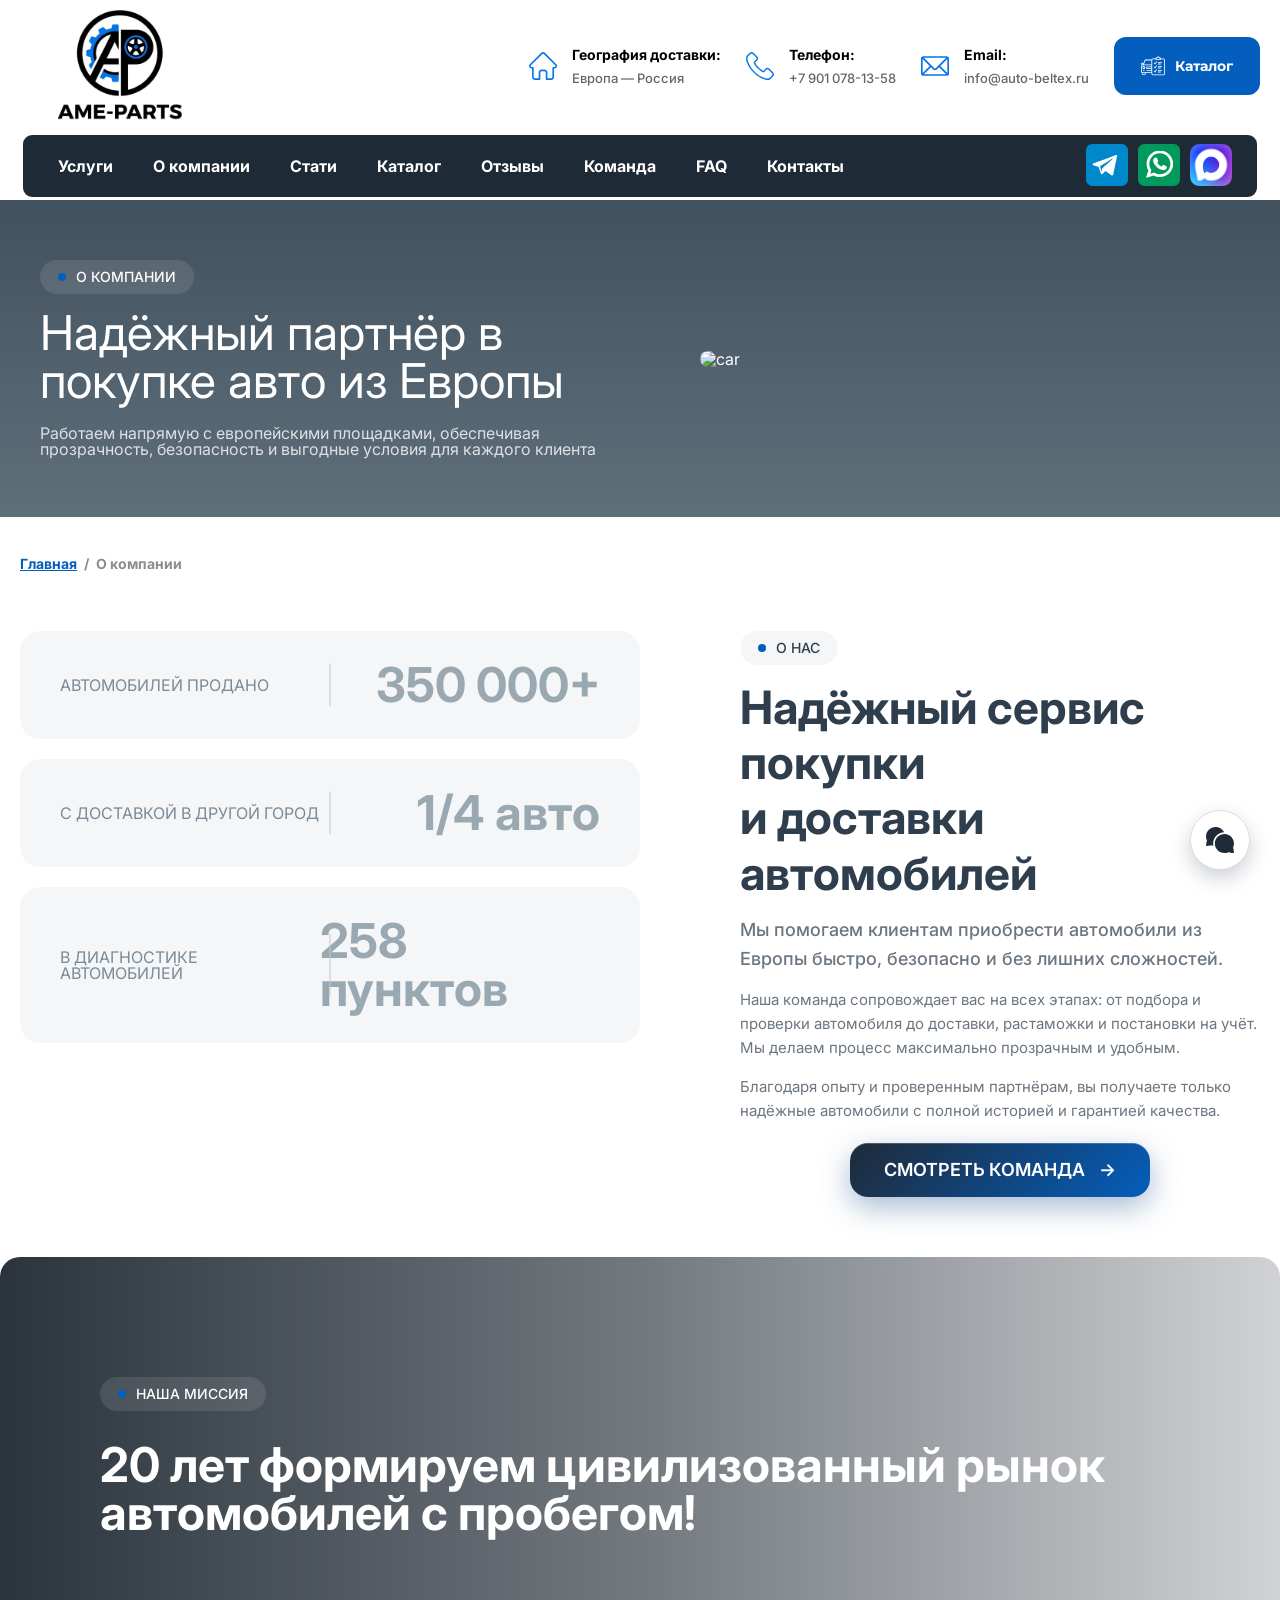
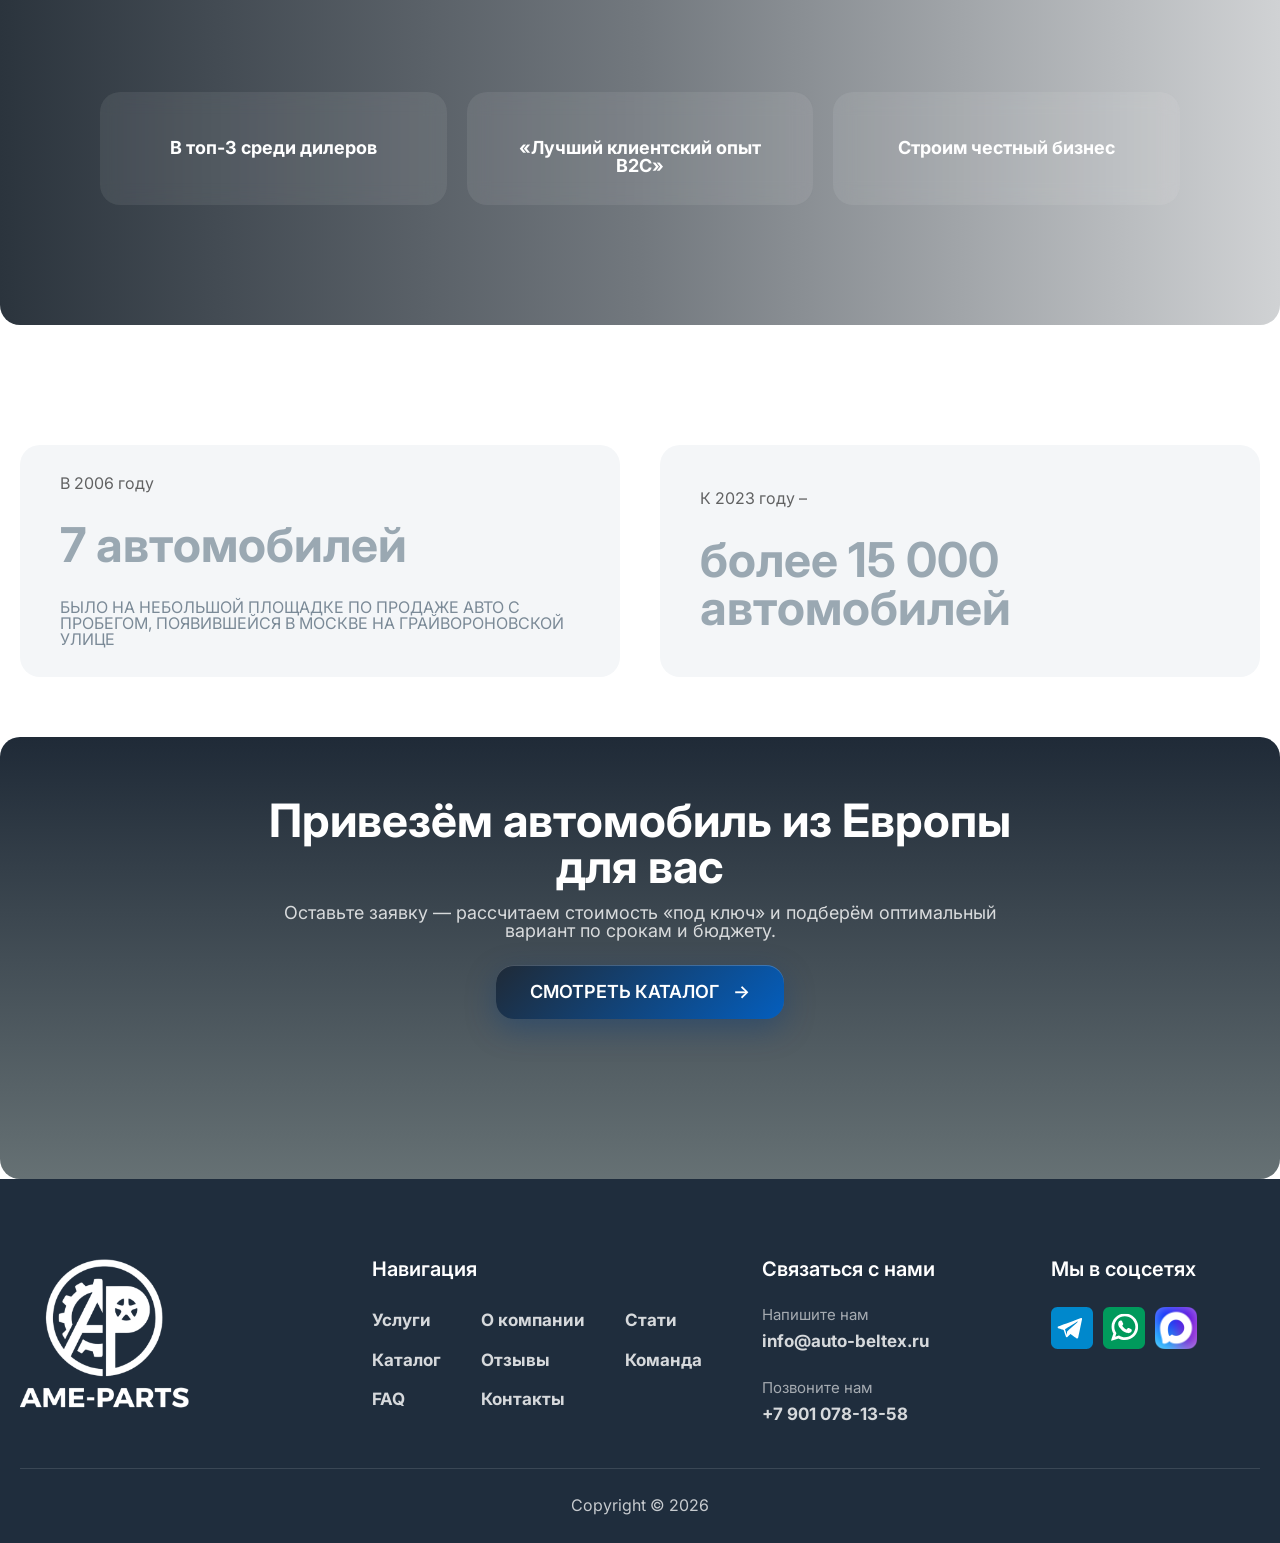
==== about.html @ 2e9712d9 "new" ====
<!doctype html>
<html lang="ru">
  <head>
    <meta charset="UTF-8" />
    <meta name="viewport" content="width=device-width, initial-scale=1.0" />
    <meta
      name="description"
      content="Доставка автомобилей из Европы под ключ: подбор, покупка, логистика и таможенное оформление. AME-PARTS — надёжная доставка авто до России."
    />
    <link rel="stylesheet" href="/assests/css/reset.css" />
    <link rel="stylesheet" href="/assests/css/style.css" />
    <link
      rel="stylesheet"
      href="https://cdn.jsdelivr.net/npm/swiper@11/swiper-bundle.min.css"
    />
    <link
      rel="shortcut icon"
      href="/assests/img/favcn.webp"
      type="image/x-icon"
    />
    <title>AME-PARTS — доставка автомобилей из Европы</title>
  </head>
  <body>
    <header>
      <div class="container">
        <div class="header-top">
          <a href="/">
            <img src="/assests/img/logoindigo2.webp" alt="" />
          </a>
          <div class="icons">
            <div>
              <svg
                xmlns="http://www.w3.org/2000/svg"
                version="1.1"
                xmlns:xlink="http://www.w3.org/1999/xlink"
                width="512"
                height="512"
                x="0"
                y="0"
                viewBox="0 0 511 511.999"
                style="enable-background: new 0 0 512 512"
                xml:space="preserve"
                class=""
              >
                <g>
                  <path
                    d="M498.7 222.695c-.016-.011-.028-.027-.04-.039L289.805 13.81C280.902 4.902 269.066 0 256.477 0c-12.59 0-24.426 4.902-33.332 13.809L14.398 222.55c-.07.07-.144.144-.21.215-18.282 18.386-18.25 48.218.09 66.558 8.378 8.383 19.44 13.235 31.273 13.746.484.047.969.07 1.457.07h8.32v153.696c0 30.418 24.75 55.164 55.168 55.164h81.711c8.285 0 15-6.719 15-15V376.5c0-13.879 11.293-25.168 25.172-25.168h48.195c13.88 0 25.168 11.29 25.168 25.168V497c0 8.281 6.715 15 15 15h81.711c30.422 0 55.168-24.746 55.168-55.164V303.14h7.719c12.586 0 24.422-4.903 33.332-13.813 18.36-18.367 18.367-48.254.027-66.633zm-21.243 45.422a17.03 17.03 0 0 1-12.117 5.024H442.62c-8.285 0-15 6.714-15 15v168.695c0 13.875-11.289 25.164-25.168 25.164h-66.71V376.5c0-30.418-24.747-55.168-55.169-55.168H232.38c-30.422 0-55.172 24.75-55.172 55.168V482h-66.71c-13.876 0-25.169-11.29-25.169-25.164V288.14c0-8.286-6.715-15-15-15H48a13.9 13.9 0 0 0-.703-.032c-4.469-.078-8.66-1.851-11.8-4.996-6.68-6.68-6.68-17.55 0-24.234.003 0 .003-.004.007-.008l.012-.012L244.363 35.02A17.003 17.003 0 0 1 256.477 30c4.574 0 8.875 1.781 12.113 5.02l208.8 208.796.098.094c6.645 6.692 6.633 17.54-.031 24.207zm0 0"
                    fill="#0374eb"
                    opacity="1"
                    data-original="#000000"
                    class=""
                  ></path>
                </g>
              </svg>
              <a href="/contact.html">
                География доставки:
                <span>Европа — Россия</span>
              </a>
            </div>
            <div>
              <svg
                xmlns="http://www.w3.org/2000/svg"
                version="1.1"
                xmlns:xlink="http://www.w3.org/1999/xlink"
                width="512"
                height="512"
                x="0"
                y="0"
                viewBox="0 0 482.6 482.6"
                style="enable-background: new 0 0 512 512"
                xml:space="preserve"
              >
                <g>
                  <path
                    d="M98.339 320.8c47.6 56.9 104.9 101.7 170.3 133.4 24.9 11.8 58.2 25.8 95.3 28.2 2.3.1 4.5.2 6.8.2 24.9 0 44.9-8.6 61.2-26.3.1-.1.3-.3.4-.5 5.8-7 12.4-13.3 19.3-20 4.7-4.5 9.5-9.2 14.1-14 21.3-22.2 21.3-50.4-.2-71.9l-60.1-60.1c-10.2-10.6-22.4-16.2-35.2-16.2-12.8 0-25.1 5.6-35.6 16.1l-35.8 35.8c-3.3-1.9-6.7-3.6-9.9-5.2-4-2-7.7-3.9-11-6-32.6-20.7-62.2-47.7-90.5-82.4-14.3-18.1-23.9-33.3-30.6-48.8 9.4-8.5 18.2-17.4 26.7-26.1 3-3.1 6.1-6.2 9.2-9.3 10.8-10.8 16.6-23.3 16.6-36s-5.7-25.2-16.6-36l-29.8-29.8c-3.5-3.5-6.8-6.9-10.2-10.4-6.6-6.8-13.5-13.8-20.3-20.1-10.3-10.1-22.4-15.4-35.2-15.4-12.7 0-24.9 5.3-35.6 15.5l-37.4 37.4c-13.6 13.6-21.3 30.1-22.9 49.2-1.9 23.9 2.5 49.3 13.9 80 17.5 47.5 43.9 91.6 83.1 138.7zm-72.6-216.6c1.2-13.3 6.3-24.4 15.9-34l37.2-37.2c5.8-5.6 12.2-8.5 18.4-8.5 6.1 0 12.3 2.9 18 8.7 6.7 6.2 13 12.7 19.8 19.6 3.4 3.5 6.9 7 10.4 10.6l29.8 29.8c6.2 6.2 9.4 12.5 9.4 18.7s-3.2 12.5-9.4 18.7c-3.1 3.1-6.2 6.3-9.3 9.4-9.3 9.4-18 18.3-27.6 26.8l-.5.5c-8.3 8.3-7 16.2-5 22.2.1.3.2.5.3.8 7.7 18.5 18.4 36.1 35.1 57.1 30 37 61.6 65.7 96.4 87.8 4.3 2.8 8.9 5 13.2 7.2 4 2 7.7 3.9 11 6 .4.2.7.4 1.1.6 3.3 1.7 6.5 2.5 9.7 2.5 8 0 13.2-5.1 14.9-6.8l37.4-37.4c5.8-5.8 12.1-8.9 18.3-8.9 7.6 0 13.8 4.7 17.7 8.9l60.3 60.2c12 12 11.9 25-.3 37.7-4.2 4.5-8.6 8.8-13.3 13.3-7 6.8-14.3 13.8-20.9 21.7-11.5 12.4-25.2 18.2-42.9 18.2-1.7 0-3.5-.1-5.2-.2-32.8-2.1-63.3-14.9-86.2-25.8-62.2-30.1-116.8-72.8-162.1-127-37.3-44.9-62.4-86.7-79-131.5-10.3-27.5-14.2-49.6-12.6-69.7z"
                    fill="#0374eb"
                    opacity="1"
                    data-original="#000000"
                  ></path>
                </g>
              </svg>
              <a href="">
                Телефон:
                <span>+7 901 078-13-58</span>
              </a>
            </div>
            <div>
              <svg
                xmlns="http://www.w3.org/2000/svg"
                version="1.1"
                xmlns:xlink="http://www.w3.org/1999/xlink"
                width="512"
                height="512"
                x="0"
                y="0"
                viewBox="0 0 512 512"
                style="enable-background: new 0 0 512 512"
                xml:space="preserve"
                class=""
              >
                <g>
                  <path
                    d="M467 76H45C20.238 76 0 96.149 0 121v270c0 24.86 20.251 45 45 45h422c24.762 0 45-20.149 45-45V121c0-24.857-20.248-45-45-45zm-6.91 30L267.624 299.094c-5.864 5.882-17.381 5.886-23.248 0L51.91 106h408.18zM30 385.485v-258.97L159.065 256 30 385.485zM51.91 406l128.334-128.752 42.885 43.025c17.574 17.631 48.175 17.624 65.743 0l42.885-43.024L460.09 406H51.91zM482 385.485 352.935 256 482 126.515v258.97z"
                    fill="#0374eb"
                    opacity="1"
                    data-original="#000000"
                    class=""
                  ></path>
                </g>
              </svg>
              <a href="">
                Email:
                <span>info@auto-beltex.ru</span>
              </a>
            </div>
            <a href="/catalog.html" class="btn"
              ><svg
                xmlns="http://www.w3.org/2000/svg"
                width="24"
                height="24"
                viewBox="0 0 60 60"
                fill="none"
                aria-hidden="true"
              >
                <g>
                  <path
                    d="M56 11h-6a2 2 0 0 0-2-2h-.661a5.7 5.7 0 0 0-8.671 0H38a2 2 0 0 0-2 2h-6a4 4 0 0 0-3.858 3h-13.98a3.994 3.994 0 0 0-3.794 2.735l-2.106 6.316A2.981 2.981 0 0 0 4 22H3a3 3 0 0 0-.524 5.947l-1.021.613A3.02 3.02 0 0 0 0 31.133V44a3 3 0 0 0 2 2.816V49a3 3 0 0 0 3 3h4a3 3 0 0 0 3-3v-2h14v2a4 4 0 0 0 4 4h26a4 4 0 0 0 4-4V15a4 4 0 0 0-4-4Zm-18 0h1.24a1 1 0 0 0 .908-.581A3.126 3.126 0 0 1 43 9a3.151 3.151 0 0 1 2.864 1.426 1 1 0 0 0 .906.574H48v2H38ZM26 35H14a2 2 0 0 1 2-2h10ZM10.266 17.368A2 2 0 0 1 12.162 16H26v10H7.387ZM2 25a1 1 0 0 1 1-1h1a1 1 0 0 1 1 1v1H3a1 1 0 0 1-1-1Zm8 24a1 1 0 0 1-1 1H5a1 1 0 0 1-1-1v-2h6Zm-7-4a1 1 0 0 1-1-1V31.133a1.01 1.01 0 0 1 .485-.859L6.277 28H26v3H16a4 4 0 0 0-4 4 2 2 0 0 0 2 2h12v3H15a1 1 0 0 0 0 2h11v3Zm55 4a2 2 0 0 1-2 2H30a2 2 0 0 1-2-2V15a2 2 0 0 1 2-2h6a2 2 0 0 0 2 2h10a2 2 0 0 0 2-2h6a2 2 0 0 1 2 2Z"
                  ></path>
                  <path
                    d="M7 30a3 3 0 0 0-3 3v2a3 3 0 0 0 6 0v-2a3 3 0 0 0-3-3Zm1 5a1 1 0 0 1-2 0v-2a1 1 0 0 1 2 0ZM38.168 18.445l-3.323 4.986-1.138-1.138a1 1 0 0 0-1.414 1.414l2 2A1 1 0 0 0 35 26h.1a1 1 0 0 0 .733-.44l4-6a1 1 0 1 0-1.664-1.11ZM52 20h-9a1 1 0 0 0 0 2h9a1 1 0 0 0 0-2ZM43 26h5.818a1 1 0 0 0 0-2H43a1 1 0 0 0 0 2ZM38.168 28.445l-3.323 4.986-1.138-1.138a1 1 0 0 0-1.414 1.414l2 2A1 1 0 0 0 35 36c.032 0 .065 0 .1-.005a1 1 0 0 0 .733-.44l4-6a1 1 0 1 0-1.664-1.11ZM52 30h-9a1 1 0 0 0 0 2h9a1 1 0 0 0 0-2ZM43 36h5.818a1 1 0 0 0 0-2H43a1 1 0 0 0 0 2ZM38.168 38.445l-3.323 4.986-1.138-1.138a1 1 0 0 0-1.414 1.414l2 2A1 1 0 0 0 35 46c.032 0 .065 0 .1-.005a1 1 0 0 0 .733-.44l4-6a1 1 0 1 0-1.664-1.11ZM52 40h-9a1 1 0 0 0 0 2h9a1 1 0 0 0 0-2ZM48.818 44H43a1 1 0 0 0 0 2h5.818a1 1 0 0 0 0-2ZM8 40H6a1 1 0 0 0 0 2h2a1 1 0 0 0 0-2Z"
                  ></path>
                </g>
              </svg>
              Каталог
            </a>
          </div>
        </div>
        <div class="header-main">
          <nav>
            <ul>
              <li><a href="/services.html">Услуги</a></li>
              <li><a href="/about.html">О компании</a></li>
              <li class="none"><a href="/blogs.html">Стати</a></li>
              <li><a href="/catalog.html">Каталог</a></li>
              <li><a href="/reviews.html">Отзывы</a></li>
              <li><a href="/team.html">Команда</a></li>
              <li><a href="/faq.html">FAQ</a></li>
              <li><a href="/contact.html">Контакты</a></li>
            </ul>
          </nav>
          <div class="socials">
            <a href="">
              <img src="/assests/img/telegram.svg" alt="" />
            </a>
            <a href="">
              <img src="/assests/img/whatsapp.svg" alt="" />
            </a>
            <a href="">
              <img src="/assests/img/maxmessencer.png" alt="" />
            </a>
          </div>
        </div>
      </div>
    </header>
    <main>
      <section class="inner-hero">
        <div class="container inner-hero-wrap">
          <!-- LEFT CONTENT -->
          <div class="inner-hero-content">
            <span class="section-label"> <i></i> О компании </span>

            <h2>Надёжный партнёр в покупке авто из Европы</h2>

            <p>
              Работаем напрямую с европейскими площадками, обеспечивая
              прозрачность, безопасность и выгодные условия для каждого клиента
            </p>
          </div>

          <!-- RIGHT IMAGE -->
          <div class="inner-hero-image">
            <img
              src="https://demyto.com/wp-content/uploads/2024/05/Banner.png"
              alt="car"
            />
          </div>
        </div>
      </section>
      <div class="breadcrumb">
        <div class="container">
          <a href="/">Главная</a>
          <span>/</span> О компании
        </div>
      </div>
      <section class="about-inner">
        <div class="container about-inner-wrap">
          <!-- LEFT STATS -->
          <div class="about-stats">
            <div class="stat-card">
              <span>автомобилей продано</span>
              <h3>350 000+</h3>
            </div>
            <div class="stat-card">
              <span>с доставкой в другой город</span>
              <h3>1/4 авто</h3>
            </div>
            <div class="stat-card">
              <span> в диагностике автомобилей </span>
              <h3>258 пунктов</h3>
            </div>
          </div>

          <!-- RIGHT CONTENT -->
          <div class="about-content">
            <span class="section-label"> <i></i> О НАС </span>

            <h2>
              Надёжный сервис покупки<br />
              и доставки автомобилей
            </h2>

            <p class="lead">
              Мы помогаем клиентам приобрести автомобили из Европы быстро,
              безопасно и без лишних сложностей.
            </p>

            <p>
              Наша команда сопровождает вас на всех этапах: от подбора и
              проверки автомобиля до доставки, растаможки и постановки на учёт.
              Мы делаем процесс максимально прозрачным и удобным.
            </p>

            <p>
              Благодаря опыту и проверенным партнёрам, вы получаете только
              надёжные автомобили с полной историей и гарантией качества.
            </p>

            <a href="/team.html" class="btn-premium">
              <span>СМОТРЕТЬ Команда</span>
              <i class="btn-icon"> → </i>
            </a>
          </div>
        </div>
      </section>
      <section class="mission">
        <div class="container">
          <div class="mission-overlay"></div>
          <span class="section-label"> <i></i>НАША МИССИЯ </span>

          <h2>20 лет формируем цивилизованный рынок автомобилей с пробегом!</h2>

          <div class="mission-cards">
            <!-- CARD 1 -->
            <div class="mission-card">
              <img src="https://static.vecteezy.com/system/resources/previews/020/693/096/non_2x/white-trophy-sticker-free-png.png" alt="" />
              <h4>В топ-3 среди дилеров</h4>
            </div>

            <!-- CARD 2 -->
            <div class="mission-card">
              <img src="https://templatekit.selaraswp.com/rental/wp-content/uploads/sites/44/2025/10/seller.png" alt="" />
              <h4>«Лучший клиентский опыт B2C»</h4>
            </div>

            <!-- CARD 3 -->
            <div class="mission-card">
              <img src="https://cdn-icons-png.freepik.com/256/7787/7787826.png" alt="" />
              <h4>Строим честный бизнес</h4>
            </div>
          </div>
        </div>
      </section>
      <section class="about-last">
        <div class="container">
            <div class="about-stats">
            <div class="stat-card">
                <p>В 2006 году</p>
                <h3>7 автомобилей</h3>
              <span>было на небольшой площадке по продаже авто с пробегом, появившейся в Москве на Грайвороновской улице</span>
              
            </div>
            <div class="stat-card">
                <p>К 2023 году –</p>
              <h3>более 15 000 автомобилей</h3>
            </div>
        </div>
      </section>

      <section class="cta-footer">
        <div class="cta-content">
          <h2>Привезём автомобиль из Европы для вас</h2>
          <p>
            Оставьте заявку — рассчитаем стоимость «под ключ» и подберём
            оптимальный вариант по срокам и бюджету.
          </p>
          <a href="/" class="btn-premium">
            <span>СМОТРЕТЬ КАТАЛОГ</span>
            <i class="btn-icon"> → </i>
          </a>
        </div>

        <!-- left car -->
        <img
          src="https://templatekit.selaraswp.com/rental/wp-content/uploads/sites/44/2025/10/cta-car-3.png"
          class="car-left"
          alt=""
        />

        <!-- right car -->
        <img
          src="https://templatekit.selaraswp.com/rental/wp-content/uploads/sites/44/2025/10/cta-car-4.png"
          class="car-right"
          alt=""
        />
      </section>
    </main>
    <footer class="footer">
      <div class="container">
        <div class="footer-top">
          <div class="footer-col footer-brand">
            <a href="#" class="footer-logo">
              <img
                src="/assests/img/logoindigo2-removebg-preview.png"
                alt="Логотип"
              />
            </a>
          </div>

          <div class="footer-col footer-col--nav">
            <h4>Навигация</h4>
            <nav aria-label="Основное меню">
              <ul>
                <li><a href="/services.html">Услуги</a></li>
                <li><a href="/about.html">О компании</a></li>
                <li><a href="/blogs.html">Стати</a></li>
                <li><a href="/catalog.html">Каталог</a></li>
                <li><a href="/reviews.html">Отзывы</a></li>
                <li><a href="/team.html">Команда</a></li>
                <li><a href="/faq.html">FAQ</a></li>
                <li><a href="/contact.html">Контакты</a></li>
              </ul>
            </nav>
          </div>

          <div class="footer-col">
            <h4>Связаться с нами</h4>
            <div class="footer-contact">
              <p class="contact-label">Напишите нам</p>
              <a href="">info@auto-beltex.ru</a>
            </div>

            <div class="footer-contact">
              <p class="contact-label">Позвоните нам</p>
              <a href="tel:+0123456789">+7 901 078-13-58</a>
            </div>
          </div>

          <div class="footer-col">
            <h4>Мы в соцсетях</h4>
            <div class="socials">
              <a href="#">
                <img src="/assests/img/telegram.svg" alt="Facebook" />
              </a>
              <a href="#">
                <img src="/assests/img/whatsapp.svg" alt="X" />
              </a>
              <a href="#">
                <img src="/assests/img/maxmessencer.png" alt="YouTube" />
              </a>
            </div>
          </div>
        </div>

        <div class="footer-bottom">
          <p>Copyright © <span id="year"></span></p>
        </div>
      </div>
    </footer>

    <div class="sticky_icon_wrapper" aria-hidden="false">
      <div id="main-div">
        <button
          type="button"
          id="main-button"
          class="wave"
          aria-expanded="false"
          aria-label="Открыть контакты"
        >
          <svg
            class="icon-mail"
            xmlns="http://www.w3.org/2000/svg"
            width="28"
            height="28"
            viewBox="0 0 512.012 512.012"
            aria-hidden="true"
          >
            <g>
              <path
                d="M333.201 115.038c-28.905-59.021-89.37-98.042-157.193-98.042-97.047 0-176 78.505-176 175 0 26.224 5.63 51.359 16.742 74.794L.299 349.055c-2.094 10.472 7.144 19.728 17.618 17.656l83.279-16.465a172.546 172.546 0 0 0 34.732 12.151c-26.717-126.541 69.199-245.321 197.273-247.359z"
                fill="currentColor"
              ></path>
              <path
                d="M495.266 394.79a174.485 174.485 0 0 0 7.511-18.514h-.549c37.448-109.917-41.305-225.441-157.567-231.066l-.005-.018c-100.036-4.61-183.148 75.486-183.148 174.804 0 96.414 78.361 174.857 174.743 174.997 26.143-.035 51.201-5.663 74.568-16.747 91.207 18.032 84.094 16.75 86.189 16.75 9.479 0 16.56-8.686 14.709-17.941z"
                fill="currentColor"
              ></path>
            </g>
          </svg>

          <svg
            class="icon-close"
            xmlns="http://www.w3.org/2000/svg"
            width="20"
            height="20"
            viewBox="0 0 320.591 320.591"
            aria-hidden="true"
          >
            <g>
              <path
                d="M30.391 318.583a30.37 30.37 0 0 1-21.56-7.288c-11.774-11.844-11.774-30.973 0-42.817L266.643 10.665c12.246-11.459 31.462-10.822 42.921 1.424 10.362 11.074 10.966 28.095 1.414 39.875L51.647 311.295a30.366 30.366 0 0 1-21.256 7.288z"
                fill="currentColor"
              ></path>
              <path
                d="M287.9 318.583a30.37 30.37 0 0 1-21.257-8.806L8.83 51.963C-2.078 39.225-.595 20.055 12.143 9.146c11.369-9.736 28.136-9.736 39.504 0l259.331 257.813c12.243 11.462 12.876 30.679 1.414 42.922-.456.487-.927.958-1.414 1.414a30.368 30.368 0 0 1-23.078 7.288z"
                fill="currentColor"
              ></path>
            </g>
          </svg>
        </button>
        <button
          type="button"
          id="wrapperdown"
          class="onlineregistration modalBtn"
          data-btn="1"
          data-modal-open=""
        >
          Заказать звонок
        </button>
        <a
          class="wrappericon"
          href="https://wa.me/79010781358"
          id="wrapper_whatsapp"
          target="_blank"
          rel="noopener noreferrer"
          title="WhatsApp"
        >
          <svg
            xmlns="http://www.w3.org/2000/svg"
            width="24"
            height="24"
            viewBox="0 0 682 682.667"
            aria-hidden="true"
          >
            <path
              fill-rule="evenodd"
              fill="#fff"
              d="M544.387 93.008C484.512 33.063 404.883.035 320.05 0 145.246 0 2.98 142.262 2.91 317.113c-.024 55.895 14.577 110.457 42.331 158.551L.25 640l168.121-44.102c46.324 25.27 98.477 38.586 151.55 38.602h.134c174.785 0 317.066-142.273 317.132-317.133.036-84.742-32.921-164.418-92.8-224.36zM320.05 580.94h-.11c-47.296-.02-93.683-12.73-134.16-36.742l-9.62-5.715-99.766 26.172 26.628-97.27-6.27-9.972c-26.386-41.969-40.32-90.476-40.296-140.281.055-145.332 118.305-263.57 263.7-263.57 70.406.023 136.59 27.476 186.355 77.3s77.156 116.051 77.133 186.485C583.582 462.69 465.34 580.94 320.05 580.94zm144.586-197.418c-7.922-3.968-46.883-23.132-54.149-25.78-7.258-2.645-12.547-3.962-17.824 3.968-5.285 7.93-20.469 25.781-25.094 31.066-4.625 5.29-9.242 5.953-17.168 1.985-7.925-3.965-33.457-12.336-63.726-39.332-23.555-21.012-39.457-46.961-44.082-54.89-4.617-7.938-.04-11.813 3.476-16.173 8.578-10.652 17.168-21.82 19.809-27.105 2.644-5.29 1.32-9.918-.664-13.883-1.977-3.965-17.824-42.969-24.426-58.84-6.437-15.445-12.965-13.36-17.832-13.601-4.617-.231-9.902-.278-15.187-.278-5.282 0-13.868 1.98-21.133 9.918-7.262 7.934-27.73 27.102-27.73 66.106s28.394 76.683 32.355 81.972c3.96 5.29 55.879 85.328 135.367 119.649 18.906 8.172 33.664 13.043 45.176 16.695 18.984 6.031 36.254 5.18 49.91 3.14 15.226-2.277 46.879-19.171 53.488-37.68 6.602-18.51 6.602-34.374 4.617-37.683-1.976-3.304-7.261-5.285-15.183-9.254zm0 0"
            ></path>
          </svg>
        </a>
        <a
          class="wrappericon wrapper_icon_messenger"
          href="https://max.ru/u/f9LHodD0cOLooQSi5MJICvFFRmvK6xoSeynxu1sQb5dkpkBOXZMV0gE1Q4w"
          id="wrapper_messenger"
          target="_blank"
          rel="noopener noreferrer"
          title="Мессенджер MAX"
        >
          <img
            src="/assests/img/maxmessencer.png"
            loading="lazy"
            width="55"
            height="55"
            alt="MAX"
          />
        </a>
        <a
          class="wrappericon"
          href="https://t.me/BELTEH_AUTO"
          id="wrappertg"
          target="_blank"
          rel="noopener noreferrer"
          title="Telegram"
        >
          <svg
            xmlns="http://www.w3.org/2000/svg"
            width="27"
            height="27"
            viewBox="0 0 24 24"
            aria-hidden="true"
          >
            <path
              d="m9.417 15.181-.397 5.584c.568 0 .814-.244 1.109-.537l2.663-2.545 5.518 4.041c1.012.564 1.725.267 1.998-.931L23.93 3.821l.001-.001c.321-1.496-.541-2.081-1.527-1.714l-21.29 8.151c-1.453.564-1.431 1.374-.247 1.741l5.443 1.693L18.953 5.78c.595-.394 1.136-.176.691.218z"
              fill="#fff"
            ></path>
          </svg>
        </a>
      </div>
    </div>

    <script src="https://cdn.jsdelivr.net/npm/swiper/swiper-bundle.min.js"></script>
    <script src="/assests/main.js"></script>
    <script>
      new Swiper(".car-slider", {
        slidesPerView: 3,
        spaceBetween: 20,
        loop: true,

        breakpoints: {
          0: { slidesPerView: 1 },
          768: { slidesPerView: 2 },
          1024: { slidesPerView: 3 },
        },
      });
    </script>
    <script>
      new Swiper(".blog-slider", {
        slidesPerView: 2,
        spaceBetween: 20,
        loop: true,

        breakpoints: {
          0: { slidesPerView: 1 },
          768: { slidesPerView: 2 },
          1200: { slidesPerView: 3 },
        },
      });
    </script>
    <script>
      const reviewsSwiper = new Swiper(".reviews-swiper", {
        loop: true,
        spaceBetween: 24,
        speed: 800,

        autoplay: {
          delay: 2500,
          disableOnInteraction: false,
        },

        pagination: {
          el: ".reviews-pagination",
          clickable: true,
        },

        breakpoints: {
          0: {
            slidesPerView: 1,
          },
          768: {
            slidesPerView: 2,
          },
          1200: {
            slidesPerView: 4,
          },
        },
      });
    </script>
  </body>
</html>
---- assests/css/style.css ----
@import url("https://fonts.googleapis.com/css2?family=Inter:ital,opsz,wght@0,14..32,100..900;1,14..32,100..900&display=swap");
@import url("https://fonts.googleapis.com/css2?family=Montserrat:ital,wght@0,400..700;1,400..700&display=swap");
* {
  font-family: "Inter", sans-serif !important;
}
:root {
  /* --blue-dark: #0374eb; */
  --blue-dark: #1f2a37;
  --blue-dark2: #045ebd;
  --grey: #9aa1b1;
  --br: 20px;
  --br-2: 12px;
  --header-offset: 100px;
}
.container {
  max-width: 1450px;
  padding: 0 20px;
  margin: auto;
}
a{
  text-decoration: none;
  
}
header .container {
  min-height: 165px;
  transition: min-height 0.45s cubic-bezier(0.4, 0, 0.2, 1);
}

header {
  background: #fff;
  position: fixed;
  width: 100%;
  margin: auto;
  z-index: 99;
  transition:
    box-shadow 0.45s cubic-bezier(0.4, 0, 0.2, 1),
    background-color 0.35s ease;
}

header.is-scrolled {
  box-shadow: 0 8px 32px rgba(15, 23, 42, 0.08);
}

header.is-scrolled .container {
  min-height: 118px;
}

.header-top {
  display: flex;
  justify-content: space-between;
  align-items: center;
  padding: 10px 0 0 0;
  transition: padding 0.45s cubic-bezier(0.4, 0, 0.2, 1);
}

header.is-scrolled .header-top {
  padding: 4px 0 0 0;
}

/* LOGO */
.header-top img {
  width: 200px;
  height: 110px;
  object-fit: contain;
  transition:
    width 0.45s cubic-bezier(0.4, 0, 0.2, 1),
    height 0.45s cubic-bezier(0.4, 0, 0.2, 1);
}

header.is-scrolled .header-top img {
  width: 148px;
  height: 78px;
}

/* ICONS AREA */
.icons {
  display: flex;
  align-items: center;
  gap: 25px;
}

/* ICON LINK */
.icons a {
  display: flex;
  align-items: center;
  gap: 10px;
  flex-direction: column;
  color: #000;
  text-decoration: none;
  font-size: 14px;
  align-items:flex-start
}

/* SVG ICON */
.icons svg {
  width: 28px;
  height: 28px;
  transition:
    width 0.45s cubic-bezier(0.4, 0, 0.2, 1),
    height 0.45s cubic-bezier(0.4, 0, 0.2, 1);
}

header.is-scrolled .icons svg {
  width: 22px;
  height: 22px;
}

/* TEXT STYLING */
.icons span {
  display: block;
  font-size: 13px;
  color: #000;
  font-weight: 500;
  opacity: .6;
  transition: font-size 0.45s cubic-bezier(0.4, 0, 0.2, 1);
}

header.is-scrolled .icons span {
  font-size: 12px;
}
.icons div{
  display: flex;
  gap: 15px;
  align-items:center
  
}
header .btn{
  color: #fff !important
}

/* Кнопка каталога в .icons: иначе наследуется flex-direction: column от .icons a */
.icons a.btn {
  flex-direction: row;
  align-items: center;
  justify-content: center;
  gap: 10px;
  color: #fff ;
  transition:
    padding 0.45s cubic-bezier(0.4, 0, 0.2, 1),
    font-size 0.45s cubic-bezier(0.4, 0, 0.2, 1),
    gap 0.45s cubic-bezier(0.4, 0, 0.2, 1);
}

header.is-scrolled .icons a.btn {
  padding: 11px 20px;
  font-size: 14px;
  gap: 8px;
}

/* BUTTON */
.btn {
  font-family: "Montserrat", sans-serif !important;
  display: inline-flex;
  flex-direction: row;
  align-items: center;
  justify-content: center;
  gap: 10px;
  background: var(--blue-dark2);
  color: #fff ;
  padding: 15px 25px;
  border-radius: var(--br-2);
  font-weight: bold;
  transition: 0.3s;
  width: fit-content;
  border: 2px solid var(--blue-dark2)
}

.btn svg {
  flex-shrink: 0;
  width: 24px;
  height: 24px;
}

.btn svg path {
  fill: currentColor;
}

.btn:hover {
  color: var(--blue-dark2) !important;
  background: #fff
}


/* NAV FLEX + панель меню */
.header-main {
  background: var(--blue-dark);
  display: flex;
  justify-content: space-between;
  align-items: center;
  padding: 5px 15px;
  border-radius: var(--br-2);
  margin-top: 10px;
  border: 3px solid #fff;
  transition:
    margin-top 0.45s cubic-bezier(0.4, 0, 0.2, 1),
    padding 0.45s cubic-bezier(0.4, 0, 0.2, 1);
}

header.is-scrolled .header-main {
  margin-top: 6px;
  padding: 3px 12px;
}

/* MENU (только шапка — не трогаем nav в футере) */
.header-main nav ul {
  display: flex;
  flex-wrap: nowrap;
  list-style: none;
  margin: 0;
  padding: 0;
}

.header-main nav ul li {
  position: relative;
}

.header-main nav ul li a {
  display: block;
  padding: 18px 20px;
  color: #fff;
  text-decoration: none;
  font-size: 16px;
  transition:
    opacity 0.3s ease,
    padding 0.45s cubic-bezier(0.4, 0, 0.2, 1),
    font-size 0.45s cubic-bezier(0.4, 0, 0.2, 1);
  white-space: nowrap;
}

header.is-scrolled .header-main nav ul li a {
  padding: 10px 14px;
  font-size: 14px;
}

/* ACTIVE / HOVER */
.header-main nav ul li a:hover {
  background: transparent;
  opacity: .8;
}


.socials {
  display: flex;
  align-items: center;
  gap: 10px;
  padding-right: 10px;
  transition: gap 0.45s cubic-bezier(0.4, 0, 0.2, 1);
}

header.is-scrolled .socials {
  gap: 8px;
}

.socials img {
  width: 42px;
  height: 42px;
  transition:
    width 0.45s cubic-bezier(0.4, 0, 0.2, 1),
    height 0.45s cubic-bezier(0.4, 0, 0.2, 1);
}

header.is-scrolled .socials img {
  width: 34px;
  height: 34px;
}

.socials img:hover {
  opacity: 1;
}

@media (max-width: 992px) {
  .icons {
    display: none;
  }

  .header-main nav ul {
    flex-wrap: wrap;
  }

  header.is-scrolled .container {
    min-height: 100px;
  }

  header.is-scrolled .header-top img {
    width: 132px;
    height: 68px;
  }
}

@media (prefers-reduced-motion: reduce) {
  header,
  header .container,
  .header-top,
  .header-top img,
  .icons svg,
  .icons span,
  .icons a.btn,
  .header-main,
  .header-main nav ul li a,
  .socials,
  .socials img {
    transition-duration: 0.01ms !important;
  }
}

.hero {
  position: relative;
  height: 100vh;
  display: flex;
  align-items: center;
  justify-content: center;
  overflow: hidden;
  gap: 20px;
}

.hero-bg {
  position: absolute;
  inset: 0;
  z-index: 0;
}

.hero-bg img {
  width: 100%;
  height: 100%;
  object-fit: cover;
}

.hero::after {
  content: "";
  position: absolute;
  inset: 0;
  background: rgba(0,0,0,0.5);
  z-index: 1;
}

.hero-content {
  margin-top: 125px;
  position: relative;
  z-index: 22;
  color: #fff;
  text-align: center;
  max-width: 720px;
  display: flex;
  flex-direction: column;
  align-items:center;
  padding: 20px;
}

.hero h1 {
  font-size: 45px;
  margin-bottom: 10px;
  line-height: 1.2;
  font-weight: bold;
}

.hero p {
  font-size: 16px;
  line-height: 1.5;
  opacity: 0.8;
  margin-bottom: 20px;
}
.hero-contact {
  position: relative;
  max-width: 900px;
  margin: 0 auto -32px; /* перекрытие с блоком карты, меньше «дыры» снизу */
  background: #f3f3f3;
  border-radius: var(--br);
  padding: 30px;
  display: flex;
  bottom: 72px;
  gap: 20px;
  z-index: 30;
}

.contact-left {
  flex: 1;
  display: flex;
  flex-direction: column;
  gap: 20px;
}

.contact-card {
  background: #fff;
  border-radius: 20px;
  padding: 20px;
  display: flex;
  gap: 15px;
  align-items: center;
}

.contact-card .icon img , .icon svg{
  width: 50px;
  height: 50px;
  border-radius: 50%;
  display: flex;
  align-items: center;
  justify-content: center;
}

.contact-card span {
  font-size: 16px;
  color: #888;
}

.contact-card h4 {
  font-size: 21px;
  margin: 5px 0 0;
}

.contact-right {
  position: relative;
  flex: 1;
  background-color: #1f2a37;
  border-radius: 20px;
  padding: 30px;
  display: flex;
  gap: 15px;
  align-items: center;
  overflow: hidden;
}

/* background image */
.contact-right::before {
  content: "";
  position: absolute;
  inset: 0;
  background: url("https://templatekit.selaraswp.com/rental/wp-content/uploads/sites/44/2025/10/map_1_tile-1.png") center/cover no-repeat;
  opacity: 0.2; /* 🔥 buradan azaldırsan */
  z-index: 0;
}

/* content üstdə qalsın */
.contact-right > * {
  position: relative;
  z-index: 1;
}



.contact-right span {
  font-size: 16px;
  color: #fff;
  opacity: 0.7;
}

.contact-right h4 {
  margin: 5px 0 15px;
  color: #fff;
  font-weight: normal;
  font-size: 21px;
}

.contact-right a {
  color: #fff;
  text-decoration: none;
  border-bottom: 2px solid #fff;
  padding-bottom: 3px;
}

/* —— Блок доставки: фон map.png —— */
.delivery-map {
  position: relative;
  z-index: 1;
  padding: 32px 0 72px;
  margin-top: 0;
}

.delivery-map__frame {
  position: relative;
  border-radius: var(--br);
  overflow: hidden;
  min-height: min(520px, 85vh);
  display: flex;
  align-items: stretch;
  box-shadow:
    0 24px 60px rgba(15, 23, 42, 0.18),
    0 0 0 1px rgba(255, 255, 255, 0.06) inset;
}

.delivery-map__media {
  position: absolute;
  inset: 0;
  z-index: 0;
}

.delivery-map__media img {
  width: 100%;
  height: 100%;
  object-fit: cover;
  object-position: center;
  transform: scale(1.02);
}

.delivery-map__scrim {
  position: absolute;
  inset: 0;
  z-index: 1;
  background: linear-gradient(
    105deg,
    rgba(15, 23, 42, 0.94) 0%,
    rgba(15, 23, 42, 0.78) 38%,
    rgba(15, 23, 42, 0.35) 62%,
    rgba(15, 23, 42, 0.2) 100%
  );
  pointer-events: none;
}

.delivery-map__content {
  position: relative;
  z-index: 2;
  max-width: 560px;
  padding: 48px 40px 52px;
  color: #fff;
  display: flex;
  flex-direction: column;
  align-items: flex-start;
  justify-content: center;
}

.delivery-map__label {
  display: inline-flex;
  align-items: center;
  gap: 10px;
  padding: 10px 18px;
  border-radius: 999px;
  font-size: 13px;
  font-weight: 600;
  letter-spacing: 0.06em;
  text-transform: uppercase;
  color: rgba(255, 255, 255, 0.95);
  background: rgba(255, 255, 255, 0.1);
  border: 1px solid rgba(255, 255, 255, 0.18);
  backdrop-filter: blur(10px);
}

.delivery-map__label i {
  width: 8px;
  height: 8px;
  background: var(--blue-dark2);
  border-radius: 50%;
  display: inline-block;
  box-shadow: 0 0 12px rgba(4, 94, 189, 0.7);
}

.delivery-map__content h2 {
  font-family: "Montserrat", sans-serif !important;
  font-size: clamp(26px, 4vw, 40px);
  font-weight: 700;
  line-height: 1.15;
  margin: 20px 0 14px;
  letter-spacing: -0.02em;
  color: #fff;
}

.delivery-map__lead {
  margin: 0 0 22px;
  font-size: 16px;
  line-height: 1.65;
  color: rgba(255, 255, 255, 0.78);
  max-width: 480px;
}

.delivery-map__list {
  margin: 0 0 28px;
  padding: 0;
  list-style: none;
  display: flex;
  flex-direction: column;
  gap: 12px;
}

.delivery-map__list li {
  position: relative;
  padding-left: 22px;
  font-size: 15px;
  line-height: 1.45;
  color: rgba(255, 255, 255, 0.88);
}

.delivery-map__list li::before {
  content: "";
  position: absolute;
  left: 0;
  top: 0.45em;
  width: 8px;
  height: 8px;
  border-radius: 50%;
  background: linear-gradient(135deg, #e0a84d, #c4923f);
  box-shadow: 0 0 0 2px rgba(224, 168, 77, 0.35);
}

.delivery-map__cta.btn-premium {
  margin: 0;
}

@media (max-width: 991px) {
  .delivery-map__frame {
    min-height: 480px;
  }

  .delivery-map__scrim {
    background: linear-gradient(
      180deg,
      rgba(15, 23, 42, 0.92) 0%,
      rgba(15, 23, 42, 0.82) 45%,
      rgba(15, 23, 42, 0.55) 100%
    );
  }

  .delivery-map__content {
    max-width: none;
    padding: 40px 28px 44px;
  }
}

@media (max-width: 575px) {
  .hero-contact {
    margin-bottom: -20px;
    bottom: 48px;
  }

  .delivery-map {
    padding: 24px 0 56px;
  }

  .delivery-map__frame {
    min-height: 520px;
    border-radius: var(--br-2);
  }

  .delivery-map__content {
    padding: 32px 20px 36px;
  }
}

.cars {
  padding: 8px 0 60px 0;
}


/* CARD */
.car-card {
  background: linear-gradient(180deg, var(--blue-dark) 0%, #667174 100%);
  border-radius: 25px;
  overflow: hidden;
  color: #fff;
}

/* IMAGE */
.car-image {
  width: 100%;
}

.car-image img {
  width: 100%;
  height: 250px;
  object-fit: cover; /* 🔥 əsas fərq */
}

/* CONTENT */
.car-content {
  padding: 20px;
}

.car-content h3 {
  font-size: 27px;
  margin-bottom: 10px;
}

/* META */
.car-meta {
  display: flex;
  justify-content: space-between;
  align-items: center;
}

.car-meta span {
  font-size: 16px;
  opacity: 0.8;
}

.badge {
  background: #FFFFFF1A;
  padding: 6px 14px;
  border-radius: 20px;
  font-size: 13px;
}

/* LINE */
.divider {
      height: 0.5px;
    background: rgb(255 255 255 / 17%);
    margin: 20px 0;
}

/* BOTTOM */
.car-bottom {
  display: flex;
  justify-content: space-between;
  align-items: center;
}

.price {
  font-size: 28px;
  font-weight: bold;
}

.price span {
  font-size: 14px;
  opacity: 0.7;
}

.btn-car {
  background: #fff;
  color: #000;
  padding: 12px 20px;
  border-radius: 12px;
  text-decoration: none;
  font-weight: 500;
  transition: .3s ease;
}
.btn-car:hover{
  opacity: 0.7;
}

/* SPECS GRID */
.car-specs {
  display: grid;
  grid-template-columns: 1fr 1fr;
  gap: 15px;
  margin-bottom: 20px;
  padding-bottom: 20px;
  border-bottom: 0.5px solid #e0e4ea;
}

/* SPEC ITEM */
.spec {
  display: flex;
  gap: 10px;
  align-items: center;
}

.spec p {
  font-size: 14px;
  color: #fff;
  opacity: 0.7;
  margin-bottom: 5px;
}

.spec b {
  font-size: 16px;
  color: #fff;
}

/* ICON BASE */
.car-card .icon svg {
  width: 22px;
  height: 22px;
}

.section-head {
  text-align: center;
  margin-bottom: 50px;
}

.section-label {
  text-transform: uppercase;
  display: inline-flex;
  align-items: center;
  gap: 10px;
  background: #f4f6f8;;
  padding: 10px 18px;
  border-radius: 20px;
  font-size: 14px;
  color: #2f3e4d;
  font-weight: 500;
}

.section-label i {
  width: 8px;
  height: 8px;
  background: var(--blue-dark2); /* accent color */
  border-radius: 50%;
  display: inline-block;
}

.section-head h2 {
  font-size: 38px;
  font-weight: 700;
  color: #2f3e4d;
  margin-top: 15px;
}
/* BUTTON */
.btn-premium {
  text-transform: uppercase;
  width: fit-content;
  position: relative;
  display: flex;
  align-items: center;
  gap: 14px;

  padding: 18px 34px;
  border-radius: 18px;

  font-size: 18px;
  font-weight: 600;
  color: #fff;
  text-decoration: none;

  background: linear-gradient(135deg, var(--blue-dark), var(--blue-dark2));

  box-shadow:
    0 10px 30px rgba(4, 56, 127, 0.35),
    inset 0 1px 0 rgba(255, 255, 255, 0.2);

  overflow: hidden;
  transition: all 0.35s ease;
  margin: 20px auto 0 auto
}

/* 🔥 glass shine effect */
.btn-premium::before {
  content: "";
  position: absolute;
  top: 0;
  left: -60%;
  width: 50%;
  height: 100%;

  background: linear-gradient(
    120deg,
    transparent,
    rgba(255, 255, 255, 0.5),
    transparent
  );

  transform: skewX(-25deg);
  transition: 0.6s;
}

/* hover shine */
.btn-premium:hover::before {
  left: 120%;
}

/* TEXT */
.btn-premium span {
  position: relative;
  z-index: 2;
}

/* ICON */
.btn-icon {
  position: relative;
  z-index: 2;
  font-style: normal;
  transition: 0.3s ease;
}

/* HOVER */
.btn-premium:hover {
  /* transform: translateY(-3px) scale(1.02); */

  box-shadow:
    0 20px 50px rgba(4, 56, 127, 0.45),
    inset 0 1px 0 rgba(255, 255, 255, 0.3);
}

/* arrow move */
.btn-premium:hover .btn-icon {
  transform: translateX(6px);
}

/* CLICK */
.btn-premium:active {
  transform: scale(0.98);
}

/* —— Премиальный FAQ —— */
.faq-premium {
  position: relative;
  padding: 100px 0 28px;
  margin-top: 20px;
  overflow: hidden;
}



.faq-premium .container {
  position: relative;
  z-index: 1;
}
.faq-premium__grid.faq-inner{
  grid-template-columns: 1fr;
}

.faq-premium__grid {
  display: grid;
  grid-template-columns: minmax(280px, 1fr) minmax(0, 1.35fr);
  gap: 56px 64px;
  align-items: start;
}

.faq-premium__intro {
  position: relative;
  padding: 8px 0 0 28px;
}
.faq-premium__intro img{
  height: 450px;
  width: 100%;
  object-fit: cover;
  border-radius: var(--br);
}



.faq-premium__label {
  background: rgba(255, 255, 255, 0.85);
  backdrop-filter: blur(8px);
  box-shadow: 0 4px 24px rgba(31, 42, 55, 0.06);
}

.faq-premium__title {
  font-size: 52px;
  font-weight: 700;
  color: var(--blue-dark);
  line-height: 1.15;
  margin: 18px 0 16px;
  letter-spacing: -0.02em;
}

.faq-premium__lead {
  font-size: 17px;
  line-height: 1.65;
  color: #5a6570;
  margin: 0 0 18px;
  max-width: 420px;
}

.faq-premium__socials {
  display: flex;
  align-items: center;
  flex-wrap: wrap;
  gap: 14px;
  margin: 0 0 28px;
  max-width: 420px;
}

.faq-premium__social {
  display: flex;
  align-items: center;
  justify-content: center;
  width: 54px;
  height: 54px;
  border-radius: 14px;
  background: #fff;
  border: 1px solid rgba(216, 222, 232, 0.95);
  box-shadow:
    0 4px 16px rgba(31, 42, 55, 0.06),
    0 1px 0 rgba(255, 255, 255, 0.9) inset;
  transition:
    transform 0.3s cubic-bezier(0.4, 0, 0.2, 1),
    box-shadow 0.3s ease,
    border-color 0.3s ease;
}

.faq-premium__social:hover {
  transform: translateY(-4px);
  box-shadow: 0 12px 32px rgba(4, 94, 189, 0.14);
  border-color: rgba(4, 94, 189, 0.35);
}

.faq-premium__social img {
  width: 42px;
  height: 42px;
  object-fit: contain;
  display: block;
}

.faq-premium__stats {
  display: flex;
  flex-wrap: wrap;
  gap: 20px 32px;
  margin-bottom: 28px;
}

.faq-premium__stat {
  display: flex;
  flex-direction: column;
  gap: 4px;
}

.faq-premium__stat-num {
  font-family: "Montserrat", sans-serif !important;
  font-size: 28px;
  font-weight: 700;
  background: linear-gradient(135deg, var(--blue-dark), var(--blue-dark2));
  -webkit-background-clip: text;
  background-clip: text;
  color: transparent;
}

.faq-premium__stat-txt {
  font-size: 14px;
  color: #64748b;
  max-width: 140px;
  line-height: 1.35;
}

.faq-premium__link-all {
  display: inline-flex;
  align-items: center;
  gap: 10px;
  font-family: "Montserrat", sans-serif !important;
  font-size: 15px;
  font-weight: 600;
  color: var(--blue-dark2);
  text-decoration: none;
  padding: 12px 0;
  border-bottom: 2px solid rgba(4, 94, 189, 0.35);
  transition: color 0.25s ease, border-color 0.25s ease, gap 0.25s ease;
}

.faq-premium__link-all:hover {
  color: var(--blue-dark);
  border-color: #e0a84d;
  gap: 14px;
}

.faq-premium__link-arrow {
  font-style: normal;
  transition: transform 0.25s ease;
}

.faq-premium__link-all:hover .faq-premium__link-arrow {
  transform: translateX(4px);
}

.faq-premium__accordion {
  display: flex;
  flex-direction: column;
  gap: 14px;
}

.faq-premium__item {
  border-radius: var(--br);
  background: #fff;
  border: 1px solid rgba(0, 0, 0, 0.2);

  overflow: hidden;
  transition:
    box-shadow 0.35s ease,
    border-color 0.35s ease,
    transform 0.35s ease;
}





.faq-premium__panel-wrap {
  display: grid;
  grid-template-rows: 0fr;
  transition: grid-template-rows 0.45s cubic-bezier(0.4, 0, 0.2, 1);
}

.faq-premium__item.is-open .faq-premium__panel-wrap {
  grid-template-rows: 1fr;
}

.faq-premium__panel-inner {
  min-height: 0;
  overflow: hidden;
}

.faq-premium__summary {
  display: flex;
  align-items: center;
  justify-content: space-between;
  gap: 20px;
  width: 100%;
  padding: 22px 26px;
  margin: 0;
  cursor: pointer;
  user-select: none;
  text-align: left;
  font: inherit;
  color: inherit;
  background: transparent;
  border: none;
  border-radius: 0;
  -webkit-tap-highlight-color: transparent;
  transition: 0.4s ease;
}
.faq-premium__summary:hover{
  background: var(--blue-dark);
  color: #fff !important
}
.faq-premium__summary:hover .faq-premium__q{
  color: #fff !important;

}
.faq-premium__summary:hover .faq-premium__icon::before,
.faq-premium__summary:hover .faq-premium__icon::after{
  background: #fff !important
}
.faq-premium__summary:focus-visible {
  outline: 2px solid var(--blue-dark2);
  outline-offset: -2px;
  z-index: 1;
  position: relative;
}

.faq-premium__q {
  font-family: "Montserrat", sans-serif !important;
  font-size: 17px;
  font-weight: 600;
  color: var(--blue-dark);
  line-height: 1.4;
  padding-right: 12px;
}

.faq-premium__icon {
  flex-shrink: 0;
  width: 44px;
  height: 44px;
  border-radius: 14px;
  position: relative;
  transition:
    transform 0.4s cubic-bezier(0.4, 0, 0.2, 1),
    box-shadow 0.4s ease,
    background 0.4s ease;
}

.faq-premium__icon::before,
.faq-premium__icon::after {
  content: "";
  position: absolute;
  top: 50%;
  left: 50%;
  background: #000;
  border-radius: 1px;
  transform: translate(-50%, -50%);
  transition: transform 0.35s ease, opacity 0.35s ease;
}

.faq-premium__icon::before {
  width: 14px;
  height: 2px;
}

.faq-premium__icon::after {
  width: 2px;
  height: 14px;
}

.faq-premium__item.is-open .faq-premium__icon::after {
  transform: translate(-50%, -50%) scaleY(0);
  opacity: 0;
}


.faq-premium__panel {
  padding: 0 26px 24px;
  padding-top: 0;
  margin-top: -4px;
}

.faq-premium__panel p {
  margin: 0;
  font-size: 15px;
  line-height: 1.7;
  color: #5a6570;
  border-top: 1px solid rgba(226, 232, 240, 0.9);
  padding-top: 18px;
}

@media (max-width: 991px) {
  .faq-premium {
    padding: 72px 0 24px;
  }

  .faq-premium__grid {
    grid-template-columns: 1fr;
    gap: 40px;
  }

  .faq-premium__intro {
    padding-left: 22px;
    border-left-width: 3px;
  }

  .faq-premium__lead {
    max-width: none;
  }
}

@media (max-width: 575px) {
  .faq-premium {
    padding: 56px 0 20px;
  }

  .faq-premium__summary {
    padding: 18px 18px;
    align-items: flex-start;
  }

  .faq-premium__q {
    font-size: 16px;
  }

  .faq-premium__icon {
    width: 40px;
    height: 40px;
  }

  .faq-premium__panel {
    padding: 0 18px 20px;
  }
}

@media (prefers-reduced-motion: reduce) {
  .faq-premium__panel-wrap {
    transition-duration: 0.01ms;
  }

  .faq-premium__icon,
  .faq-premium__icon::before,
  .faq-premium__icon::after {
    transition-duration: 0.01ms;
  }

  .faq-premium__social {
    transition-duration: 0.01ms;
  }
}

.cta-footer {
  /* Подтягиваем к аккордеону: в сетке FAQ левая колонка часто выше правой —
     под последним вопросом остаётся полоса фона; без полного «слипания». */
  position: relative;
  z-index: 2;
  background: linear-gradient(180deg, var(--blue-dark) 0%, #667174 100%);
  padding: 60px 0;
  text-align: center;
  overflow: hidden;
  border-radius: var(--br);
  height: 100%;
}

/* CONTENT */
.cta-content {
  position: relative;
  z-index: 2;
  color: #fff;
  max-width: 750px;
  margin: 0 auto;
  margin-bottom: 100px;
}

.cta-content h2 {
  font-size: 46px;
  font-weight: 700;
  margin-bottom: 15px;
}

.cta-content p {
  font-size: 18px;
  opacity: 0.8;
  margin-bottom: 25px;
}

/* BUTTON */
.cta-btn {
  display: inline-block;
  background: #e0a84d;
  color: #000;
  padding: 14px 30px;
  border-radius: 12px;
  text-decoration: none;
  font-weight: 600;
}

/* CARS */
.car-left,
.car-right {
  position: absolute;
  bottom: -120px;
  width: 50%;
  z-index: 1;
}

.car-left {
  left: -50px;
}

.car-right {
  right: -50px;
}

.footer {
  background: #1f2d3d;
  padding: 80px 0 30px;
  color: #fff;
}

.footer .container {
  max-width: 1320px;
  margin: 0 auto;
  padding: 0 20px;
}

.footer-top {
  display: grid;
  grid-template-columns: 1.4fr 1fr 1.1fr 1fr;
  gap: 60px;
  padding-bottom: 40px;
  border-bottom: 1px solid rgba(255, 255, 255, 0.12);
}

.footer-logo img {
  height: 150px !important;
  object-fit: contain;
  display: block;
  filter: brightness(0) invert(1);
}

.footer-col h4 {
  font-size: 20px;
  font-weight: 600;
  margin-bottom: 28px;
  color: #fff;
}

.footer-col ul {
  margin: 0;
  padding: 0;
  list-style: none;
}

.footer-col ul li {
  margin-bottom: 14px;
}

.footer-col--nav nav ul {
  display: grid;
  grid-template-columns: 1fr 1fr 1fr;
  gap: 12px 40px;
  padding: 0;
  margin: 0;
  justify-content: start;
  align-items: start;
}

.footer-col--nav nav ul li {
  margin-bottom: 0;
}

.footer-col--nav nav ul li a {
  padding: 0;
  font-size: 17px;
  color: rgba(255, 255, 255, 0.82);
  white-space: nowrap;
}

.footer-col--nav nav ul li a:hover {
  opacity: 1;
  color: #fff;
}

.footer-col ul li a,
.footer-contact a {
  color: rgba(255, 255, 255, 0.82);
  text-decoration: none;
  font-size: 17px;
  line-height: 1.6;
  transition: 0.3s;
}

.footer-col ul li a:hover,
.footer-contact a:hover {
  color: #fff;
}

.footer-contact + .footer-contact {
  margin-top: 24px;
}

.contact-label {
  font-size: 15px;
  color: rgba(255, 255, 255, 0.6);
  margin-bottom: 6px;
}


.socials a:hover {
  background: rgba(255, 255, 255, 0.16);
}

.footer-bottom {
  padding-top: 28px;
  text-align: center;
}

.footer-bottom p {
  margin: 0;
  font-size: 16px;
  color: rgba(255, 255, 255, 0.75);
}

@media (max-width: 991px) {
  .footer-top {
    grid-template-columns: 1fr 1fr;
    gap: 40px 30px;
  }
}

@media (max-width: 575px) {
  .footer {
    padding: 60px 0 25px;
  }

  .footer-top {
    grid-template-columns: 1fr;
  }

  .footer-col--nav nav ul {
    column-gap: 28px;
    row-gap: 10px;
  }

  .footer-col--nav nav ul li a {
    white-space: normal;
  }

  .footer-logo img {
    max-width: 200px;
  }

  .socials a {
    width: 52px;
    height: 52px;
  }
}

a{
  text-decoration: none;
}

.row{
  display: grid;
  grid-template-columns: repeat(3, 1fr);
  gap: 30px;
  align-items: stretch
}

.row > * {
  flex-shrink: 0;
  width: 100%;
  max-width: 100%;
  padding-right: calc(var(--bs-gutter-x) * 0.5);
  padding-left: calc(var(--bs-gutter-x) * 0.5);
  margin-top: var(--bs-gutter-y);
}
.col-12 {
  flex: 0 0 auto;
  width: 100%;
}
.brends{
  padding: 60px 0;
}

.brends .row {
    display: grid;
    grid-template-columns: repeat(2, 1fr);
    gap: 8px;
    row-gap: 8px;
    align-items: stretch;
}

.brends .row > * {
    padding-left: 0;
    padding-right: 0;
    margin-top: 0;
    min-width: 0;
}

@media (min-width: 576px) {
    .brends .row {
        grid-template-columns: repeat(3, 1fr);
    }
}

@media (min-width: 992px) {
    .brends .row {
        grid-template-columns: repeat(6, 1fr);
        gap: 6px;
        row-gap: 6px;
    }
}

.brends-card {
    background-color: #fafbfd;
    border: none;
    border-radius: 10px;
    min-height: 140px;
    height: 100%;
    padding: 18px 14px;
    justify-content: center;
}

.brends__top {
    justify-content: flex-start;
    align-items: center;
    flex-wrap: wrap;
    gap: 16px 24px;
    margin-bottom: 24px;
}

.brends__top .section-title {
    margin-bottom: 0;
}

.mouse-cursor-gradient-tracking {
    position: relative;
    font-size: 1.2rem;
    border: none;
    color: #fff;
    cursor: pointer;
    outline: 0;
    overflow: hidden;
    display: flex;
    align-items: center
}

.brends-card img {
    width: 100%;
    max-width: 200px;
    height: 100%;
    max-height: 100px;
    object-fit: contain;
    position: relative;
    z-index: 10;
}

.brends-card svg {
    width: min(100%, 200px);
    height: auto;
    max-height: 90px;
}
.mouse-cursor-gradient-tracking::before {
    --size: 0;
    content: '';
    position: absolute;
    z-index: 1;
    left: var(--x);
    top: var(--y);
    width: var(--size);
    height: var(--size);
    background: radial-gradient(circle closest-side,#dbdbe2,transparent);
    transform: translate(-50%,-50%);
    transition: width .4s,height .4s
}

.mouse-cursor-gradient-tracking:hover::before {
    --size: 1000px
}


/* Hover animation */
/* footer bottom */

@media (max-width: 768px) {
  .container{
    padding: 0 10px;
  }
  
}

@media (max-width: 768px) {
  .container{
    padding: 0 10px;
  }
    section {
    padding: 40px 0;
}
}


:root {
    --footer-color-bg: #121F28;
    --footer-color-font: #767E93;
    --radius: 2.5rem;
    --radius-sm: 1.875rem;
    --radius-lg: 3.75rem;
}

.footer-nav__item::marker {
    content: ""
}

.why-us {
  margin: 60px 0;
  background: var(--blue-dark);
  padding: 60px 20px;
  color: #fff;
}

/* GRID */
.why-grid {
  display: grid;
  grid-template-columns: repeat(3, 1fr);
  gap: 50px 40px;
  margin-top: 50px;
}

/* ITEM */
.why-item {
  text-align: left;
}

.why-item .icon {
  margin-bottom: 20px;
}
.why-item .icon img{
  height: 64px;
  width: 64px;
  object-fit: cover;
}
.why-us h2{
  color: #fff
}

.why-item h4 {
  font-size: 20px;
  margin-bottom: 10px;
}

.why-item p {
  font-size: 15px;
  opacity: 0.7;
  line-height: 1.6;
}

/* CTA */
.why-cta {
  background: #fff;
  color: #2f3e4d;
  border-radius: 20px;
  padding: 40px 30px;
  text-align: center;
  align-self: center;
}

.why-cta h3 {
  font-size: 22px;
  margin-bottom: 20px;
}

.btn-primary {
  display: inline-block;
  background: #e0a84d;
  color: #000;
  padding: 12px 24px;
  border-radius: 10px;
  text-decoration: none;
  font-weight: 600;
}

/* RESPONSIVE */
@media (max-width: 991px) {
  .why-grid {
    grid-template-columns: 1fr 1fr;
  }
}

@media (max-width: 575px) {
  .why-grid {
    grid-template-columns: 1fr;
  }
}


.section-padding {
  padding-top: 60px;
  padding-bottom: 60px;
}

/* —— Как мы работаем —— */
.how-we-work {
  background: linear-gradient(180deg, #f8f9fb 0%, #fff 45%, #f8f9fb 100%);
  padding: 80px 0;
}

.how-we-work .section-head {
  margin-bottom: 40px;
}

.how-we-work__lead {
  max-width: 720px;
  margin: 12px auto 0;
  font-size: 17px;
  line-height: 1.65;
  color: #5a6570;
  font-weight: 400;
}

.how-we-work__grid {
  display: grid;
  grid-template-columns: repeat(3, 1fr);
  gap: 24px;
  margin-top: 8px;
}

.how-we-work__step {
  background: #fff;
  border: 1px solid #e4e9ef;
  border-radius: var(--br);
  padding: 28px 26px 30px;
  box-shadow: 0 8px 28px rgba(31, 42, 55, 0.06);
  transition: border-color 0.25s ease, box-shadow 0.25s ease;
}

.how-we-work__step:hover {
  border-color: rgba(4, 94, 189, 0.35);
  box-shadow: 0 14px 36px rgba(4, 94, 189, 0.12);
}

.how-we-work__num {
  display: inline-flex;
  align-items: center;
  justify-content: center;
  min-width: 44px;
  height: 44px;
  padding: 0 12px;
  margin-bottom: 18px;
  border-radius: 14px;
  font-family: "Montserrat", sans-serif;
  font-size: 18px;
  font-weight: 700;
  color: #fff;
  background: linear-gradient(135deg, var(--blue-dark), var(--blue-dark2));
  box-shadow: 0 6px 18px rgba(4, 94, 189, 0.35);
}

.how-we-work__step h3 {
  font-size: 20px;
  font-weight: 700;
  color: #2f3e4d;
  margin: 0 0 12px;
  line-height: 1.3;
}

.how-we-work__step p {
  margin: 0;
  font-size: 15px;
  line-height: 1.65;
  color: #5a6570;
}

@media (max-width: 991px) {
  .how-we-work__grid {
    grid-template-columns: repeat(2, 1fr);
  }
}
.reviws-grid{
  display: grid;
  grid-template-columns: repeat(3, 1fr);
  gap: 30px;
}
@media (max-width: 575px) {
  .how-we-work {
    padding: 60px 0;
  }

  .how-we-work__grid {
    grid-template-columns: 1fr;
  }

  .how-we-work__lead {
    font-size: 16px;
  }
}

.blog {
  padding: 60px 0;
}
.cars-grid{
  display: grid;
  grid-template-columns: repeat(3, 1fr);
  gap: 30px;
}

.blog-card {
  position: relative;
  border-radius: 25px;
  overflow: hidden;
  height: 450px;
}

/* IMAGE */
.blog-card img {
  width: 100%;
  height: 100%;
  object-fit: cover;
}

/* OVERLAY */
.blog-card::after {
  content: "";
  position: absolute;
  inset: 0;
  background: linear-gradient(
    to top,
    rgba(0,0,0,0.8),
    rgba(0,0,0,0.3),
    transparent
  );
}

/* CONTENT */
.blog-content {
  position: absolute;
  left: 20px;
  bottom: 20px;
  z-index: 2;
  color: #fff;
  max-width: 80%;
}

.blog-content h3 {
  font-size: 32px;
  margin-bottom: 20px;
  font-weight: normal;
}

.blog-content p {
  font-size: 18px;
  opacity: 0.8;
  margin-bottom: 25px;
}

.blog-content a {
  color: #fff;
  text-decoration: none;
  border-bottom: 2px solid #fff;
  padding-bottom: 3px;
  font-weight: 500;
}
.blog-card img {
  width: 100%;
  height: 100%;
  object-fit: cover;
  transition: transform 0.4s ease;
}

/* 🔥 hover effect */
.blog-card:hover img {
  transform: scale(1.1);
}

.blog-grid-extra {
  display: grid;
  grid-template-columns: repeat(3, 1fr);
  gap: 20px;
  margin-top: 24px;
}

.blog .blog-content,
.blog .blog-content h3,
.blog .blog-content a {
  font-family: "Montserrat", sans-serif !important;
}

@media (max-width: 1023px) {
  .blog-grid-extra {
    grid-template-columns: repeat(2, 1fr);
  }
}

@media (max-width: 575px) {
  .blog-grid-extra {
    grid-template-columns: 1fr;
  }
}

.reviews-section {
  padding: 60px 0;
}
.reviews-bottom {
  display: flex;
  justify-content: center;
}
.reviews-swiper {
  overflow: visible;
  margin-top: 40px;
}

.review-card {
  background: #f3f4f6;
  border: 1px solid #d8dee8;
  border-radius: var(--br);
  overflow: hidden;
  height: 100%;
  display: flex;
  flex-direction: column;
}

.review-image {
  height: 280px;
  overflow: hidden;
}

.review-image img {
  width: 100%;
  height: 100%;
  display: block;
  object-fit: cover;
}

.review-body {
  padding: 28px 32px 30px;
  display: flex;
  flex-direction: column;
  flex: 1;
}

.review-stars {
  color: var(--blue-dark);
  font-size: 16px;
  line-height: 1;
  letter-spacing: 2px;
  margin-bottom: 22px;
}

.review-text {
  font-size: 15px;
  line-height: 1.3;
  color: #334155;
  margin: 0 0 28px;
  min-height: 95px;
}

.review-text strong {
  color: #111827;
  font-weight: 700;
}

.review-divider {
  height: 1px;
  background: #d9e1ea;
  margin-top: auto;
  margin-bottom: 24px;
}

.review-author {
  font-size: 15px;
  font-weight: 700;
  color: #111827;
  margin-bottom: 10px;
}

.review-car {
  font-size: 15px;
  color: #64748b;
}

/* pagination */
.reviews-pagination {
  margin-top: 28px;
  position: static;
  display: flex;
  justify-content: center;
  gap: 10px;
}
.review-image img {
  transition: 0.4s ease;
}


@media (max-width: 992px) {

  .review-image {
    height: 320px;
  }

  .review-body {
    padding: 24px;
  }

  .review-text {
    font-size: 18px;
  }

  .review-author {
    font-size: 18px;
  }

  .review-car {
    font-size: 16px;
  }
}

@media (max-width: 576px) {
  .review-image {
    height: 280px;
  }

  .review-stars {
    font-size: 24px;
  }

  .review-text {
    font-size: 17px;
  }
}
html{
  scroll-behavior: smooth;
}

/* —— Плавающая кнопка связи (sticky) —— */
.sticky_icon_wrapper {
  position: fixed;
  inset: 0;
  z-index: 10000;
  pointer-events: none;
}

#main-div,
#main-div * {
  pointer-events: auto;
}

#main-div {
  position: fixed;
  right: 20px;
  bottom: 20px;
  z-index: 1;
  width: 0;
  height: 0;
}

#main-button {
  display: flex;
  align-items: center;
  justify-content: center;
  position: absolute;
  right: 10px;
  bottom: 10px;
  height: 60px;
  width: 60px;
  padding: 0;
  color: var(--blue-dark);
  cursor: pointer;
  background-color: #fff;
  box-shadow: 0 8px 20px rgba(5, 27, 52, 0.2);
  border: 1px solid #ddd;
  border-radius: 50%;
  transition: all 0.3s ease;
}

#main-button:focus-visible {
  outline: 2px solid var(--blue-dark2);
  outline-offset: 3px;
}

.wave {
  animation-name: sticky-wave;
  animation-duration: 1s;
  animation-timing-function: linear;
  animation-iteration-count: infinite;
}

@keyframes sticky-wave {
  0% {
    box-shadow: 0 0 0 0 rgba(4, 94, 189, 0.35);
  }
  100% {
    box-shadow: 0 0 0 15px rgba(4, 94, 189, 0.08);
  }
}

#main-button.open {
  animation-iteration-count: 1;
}

#main-button ~ .onlineregistration {
  display: flex;
  justify-content: center;
  align-items: center;
  gap: 10px;
  visibility: hidden;
  font-weight: bold;
  text-decoration: none;
  height: 50px;
  padding: 0 25px;
  color: #fff;
  border: 1px solid var(--blue-dark2);
  background: var(--blue-dark2);
  box-shadow: 0 8px 20px rgba(0, 0, 0, 0.2);
  position: absolute;
  z-index: -1;
  right: 10px !important;
  bottom: 10px !important;
  opacity: 0;
  white-space: nowrap;
  cursor: pointer;
  transition: all 0.3s ease;
  border-radius: 30px;
  font-size: 14px;
}

#main-button ~ .wrappericon {
  display: flex;
  align-items: center;
  justify-content: center;
  cursor: pointer;
  position: absolute;
  right: 10px;
  bottom: 0;
  z-index: -1;
  height: 55px;
  width: 55px;
  opacity: 0;
  text-decoration: none;
  box-shadow: 0 8px 20px rgba(0, 0, 0, 0.2);
  border-radius: 50%;
  transition: all 0.3s ease;
}

#main-button ~ .wrapper_icon_messenger {
  width: fit-content;
  height: fit-content;
  box-shadow: unset;
  border-radius: unset;
}

#main-button.open .icon-mail {
  display: none;
}

#main-button.open .icon-close {
  display: block;
}

#main-button .icon-close {
  display: none;
}

#main-button.open ~ .onlineregistration {
  visibility: visible;
  right: 80px !important;
  opacity: 1;
  transition: 0.4s all cubic-bezier(0, 0.01, 0, 1.27);
  background: #fff;
  color: #111;
  border-color: #e2e8f0;
  width: 200px;
}

#main-button.open ~ #wrapper_messenger {
  bottom: 82px;
  right: 10px;
  border-radius: 50%;
  overflow: hidden;
}

#main-button.open ~ .wrappericon {
  opacity: 1;
  transition: 0.4s all cubic-bezier(0, 0.01, 0, 1.27);
}

#main-button.open ~ #wrappertg {
  bottom: 150px;
  background: linear-gradient(0deg, #017ab1, #01abe6) !important;
}

#main-button.open ~ #wrapper_whatsapp {
  bottom: 220px;
  background: #25d366;
}

@media (max-width: 480px) {
  #main-div {
    right: 12px;
    bottom: 12px;
  }
}

.breadcrumb {
  padding-top: 40px;
  font-size: 14px;
  color: #00000073;
  font-weight: bold;
}
.breadcrumb span {
  margin: 0 4px;
}
.breadcrumb a {
  text-decoration: underline;
  color: var(--blue-dark2);
}

.services {
  padding: 60px 0;
}



/* GRID */
.services-grid {
  display: grid;
  grid-template-columns: repeat(2, 1fr);
  gap: 25px;
}

/* CARD */
.service-card {
  position: relative;
  background: #fcfcfc;
  border-radius: var(--br);
  padding: 35px;
  overflow: hidden;
  box-shadow: rgba(100, 100, 111, 0.2) 0px 7px 29px 0px;
  min-height: 380px;
  border-style: solid;
  border-width: 2px 2px 2px 2px;
  border-color: #f9f9f9;
  display: flex;
  justify-content: space-between;
}

/* CONTENT */
.service-content {
  max-width: 60%;
  z-index: 2;
}

.service-content h4 {
  font-size: 22px;
  margin-bottom: 15px;
}

.service-content p,
.service-content li {
  color: #666;
  font-size: 15px;
  line-height: 1.6;
}

.service-content ul {
  padding-left: 15px;
  margin-bottom: 15px;
}

.service-link {
  display: inline-block;
  margin-top: 15px;
  color: var(--blue-dark);
  font-weight: 600;
  text-decoration: none;
}

/* IMAGE */
.service-image {
  position: absolute;
  right: -40px;
  bottom: -10px;
  width: 60%;
  transition: 0.4s ease;
}

.service-image img {
  width: 100%;
  object-fit: contain;
}

/* 🔥 HOVER EFFECT */
.service-card:hover .service-image {
  transform: scale(1.1) translateX(-10px);
}



@media (max-width: 992px) {
  .service-image {
    position: absolute;
    right: 0;
    bottom: -10px;
    width: 65%;
    transition: 0.4s ease;
  }
  .service-content p,
  .service-content li {
    color: #666;
    font-size: 15px;
    line-height: 1.6;
    max-width: 495px;
  }

  .services-grid {
    grid-template-columns: 1fr;
  }


  .service-content {
    max-width: 100%;
  }
}



.icon svg {
  width: 22px;
  height: 22px;
}
.icon svg path,
.icon svg {
  stroke: var(--blue-dark);
}

.filter-section {
  padding: 40px 0;
}

/* BOX */
.filter-box {
  background: #ffffff;
  border-radius: 20px;
  padding: 30px;
  border: 1px solid #eef1f5;
  box-shadow: 0 15px 40px rgba(0, 0, 0, 0.06);
}

/* GRID */
.filter-grid {
  display: grid;
  grid-template-columns: repeat(4, 1fr);
  gap: 20px;
}

/* DIVIDER */
.divider {
  grid-column: span 4;
  height: 1px;
  background: #e6ebf2;
  margin: 10px 0;
}

/* FORM GROUP */
.form-group {
  display: flex;
  flex-direction: column;
  gap: 6px;
}

/* LABEL */
.form-group label {
  display: flex;
  align-items: center;
  gap: 8px;

  font-size: 12px;
  color: #6b7a8d;
  text-transform: uppercase;
  letter-spacing: 0.05em;
}

/* ICON */
.form-group .icon {
  width: 18px;
  height: 18px;

  display: flex;
  align-items: center;
  justify-content: center;

  color: #22c55e;
}

.form-group .icon svg {
  width: 18px;
  height: 18px;
  stroke: var(--blue-dark);
}
.form-group .icon svg path {
  stroke: var(--blue-dark);
}
/* INPUT + SELECT */
.form-group select,
.form-group input {
  height: 48px;
  border-radius: 12px;
  border: 1px solid #e5e9f2;
  padding: 0 14px;
  font-size: 15px;
  background: #f8fafc;
  transition: all 0.25s ease;
}
.filter-section button svg {
  width: 16px;
  height: 16px;
}
.filter-section button {
  display: flex;
  align-items: center;
  justify-content: center;
  gap: 5px;
}
/* PLACEHOLDER */

/* FOCUS */
.form-group select:focus,
.form-group input:focus {
  border-color: #04387f;
  background: #ffffff;
  outline: none;
  box-shadow: 0 0 0 3px rgba(4, 56, 127, 0.08);
}

/* HOVER */
.form-group select:hover,
.form-group input:hover {
  border-color: #cfd6e2;
}

/* ACTIONS */
.filter-actions {
  grid-column: span 4;
  display: flex;
  justify-content: flex-end;
  gap: 12px;
  margin-top: 10px;
}

/* SEARCH BUTTON */
.btn-search {
  background: #04387f;
  color: #fff;
  border: none;
  padding: 12px 28px;
  border-radius: 30px;
  font-weight: 600;
  font-size: 15px;
  cursor: pointer;
  transition: all 0.3s ease;
}

/* SEARCH HOVER */
.btn-search:hover {
  background: #032c65;
}

/* RESET BUTTON */
.btn-reset {
  background: transparent;
  border: 1px solid #e5e9f2;
  padding: 12px 22px;
  border-radius: 30px;
  cursor: pointer;
  font-size: 14px;
  color: #6b7280;
  transition: all 0.25s ease;
}

/* RESET HOVER */
.btn-reset:hover {
  border-color: #04387f;
  color: #04387f;
  background: #f1f5ff;
}

.icon {
  display: flex;
  align-items: center;
  justify-content: center;

  color: #6b7a8d;
}

.icon svg {
  width: 18px;
  height: 18px;
  stroke: currentColor;
  transition: 0.2s;
}


@media (max-width: 1024px) {
  .filter-grid {
    grid-template-columns: repeat(2, 1fr);
  }

  .divider {
    grid-column: span 2;
  }

  .filter-actions {
    grid-column: span 2;
  }
}

@media (max-width: 600px) {
  .filter-grid {
    grid-template-columns: 1fr;
  }

  .divider {
    grid-column: span 1;
  }

  .filter-actions {
    grid-column: span 1;
    flex-direction: column;
  }

  .btn-search,
  .btn-reset {
    width: 100%;
  }
}


@media screen and (min-width: 992px) {
  .services_detail_content :is(h2, h3) {
    font-size: 36px;
  }
}


.Tabs_button__F1b7d:focus-visible {
  color: #121214;
}

.Tabs_button__F1b7d:focus-visible .Tabs_wrapper__2b_4x > :first-child {
  color: #4f4e57;
  background-color: #dae3e3;
}

.Tabs_button__F1b7d:focus-visible .Tabs_wrapper__2b_4x > :nth-child(2) {
  color: var(--color-green);
  background-color: #eaedf6;
}

@supports not selector(:focus-visible) {
}

.switch:has(.circle:checked) {
  background: var(--color-offwhite);
}

.switch:has(.circle:checked) > .sun {
  opacity: 1;
}

.switch:has(.circle:checked) > .moon {
  opacity: 0;
}
.mapboxgl-ctrl button:not(:disabled):hover {
  background-color: rgb(0 0 0/5%);
}

.mapboxgl-ctrl-group button:focus:focus-visible {
  box-shadow: 0 0 2px 2px #0096ff;
}

.mapboxgl-ctrl-group button:focus:not(:focus-visible) {
  box-shadow: none;
}

.mapboxgl-ctrl button:not(:disabled):hover {
  background-color: rgb(0 0 0/5%);
}

.mapboxgl-ctrl-group button:focus:focus-visible {
  box-shadow: 0 0 2px 2px #0096ff;
}

.mapboxgl-ctrl-group button:focus:not(:focus-visible) {
  box-shadow: none;
}
/* Right Card - Contact Center */

.text-styles ul li::marker {
  color: #92b33d;
}

.page-catalog2-main-list-item-ava-list:focus-visible {
  outline: none;
}

.quote-form-submit:hover:not(:disabled) svg {
  transform: translateX(4px);
}

.mapboxgl-ctrl button:not(:disabled):hover {
  background-color: rgb(0 0 0/5%);
}

.mapboxgl-ctrl-group button:focus:focus-visible {
  box-shadow: 0 0 2px 2px #0096ff;
}

.mapboxgl-ctrl-group button:focus:not(:focus-visible) {
  box-shadow: none;
}

.phone-input:has(input:focus) {
  border-color: #006525;
}
.news-detail {
  padding: 60px 0;
  position: relative;
}

.news-detail__container {
  display: grid;
  grid-template-columns: 1fr 460px;
  gap: 60px;
}

/* TITLE */

.news-detail__title {
  font-size: 32px;
  font-weight: 400;
  margin-bottom: 24px;
}
.news-detail__content-area.servicesinner {
  border-top: 1px solid #e6e6e6;
  padding-top: 40px;
}
/* CONTENT */

.news-detail__content-area {
  display: flex;
  flex-direction: column;
  gap: 20px;
}

.news-detail__content-area p {
  font-size: 16px;
  line-height: 24px;
}
 a{
  font-weight: bold;
  color: #000
 }
/* BUTTON */

.news-detail__btn {
  display: inline-block;
  background: var(--blue-dark);
  color: #fff;
  padding: 14px 32px;
  border-radius: 40px;
  font-weight: 600;
  text-decoration: none;
  width: fit-content;
  border: 2px solid var(--blue-dark);
  transition: 0.4s ease;
}
.news-detail__btn:hover {
  background-color: #fff;
  color: var(--blue-dark);
}
/* IMAGE */

/* NAVIGATION */

.news-navigation {
  border-top: 1px solid #e6e6e6;
  display: flex;
  justify-content: space-between;
  padding-top: 20px;
  margin-top: 40px;
}

.news-navigation__container {
  display: flex;
  flex-direction: column;
}
.news-navigation__container p {
  font-size: 12px;
  opacity: 0.7;
}
.news-navigation__link {
  font-weight: 500;
  margin-bottom: 10px;
}

.news-navigation__link_right {
  text-align: right;
}

/* SUBSCRIBE */

.news-subscribe {
  background: #f4f4f4;
  padding: 40px;
  border-radius: 10px;
}

.news-subscribe__title {
  font-size: 26px;
  font-weight: 400;
  margin-bottom: 22px;
}

.news-subscribe__subtitle {
  margin-bottom: 24px;
  font-size: 16px;
  opacity: 0.7;
}

.form-group {
  margin-bottom: 20px;
}

.form-group label {
  display: block;
  font-size: 14px;
  color: #6d6d6d;
  margin-bottom: 6px;
}

.form-group input {
  width: 100%;
  padding: 14px 24px;
  border-radius: 40px;
  border: 1px solid transparent;
}

.checkbox-group {
  display: flex;
  flex-direction: column;
  gap: 14px;
  margin: 20px 0;
  font-size: 13px;
}
.news-subscribe__btn {
  width: 100%;
  padding: 16px;
  border-radius: 40px;
  font-weight: 600;
}


@media (max-width: 992px) {
  .news-detail__container {
    grid-template-columns: 1fr;
  }
}
@media (max-width: 768px) {
  .news-navigation{
    display: none;
  }
  .news-subscribe {
    background: #f4f4f4;
    padding: 40px 20px;
    border-radius: 10px;
}
  .news-detail__title {
    font-size: 26px;
  }
}

.news-detail {
  padding: 60px 0;
  position: relative;
}

.news-detail__container {
  display: grid;
  grid-template-columns: 1fr 460px;
  gap: 60px;
}

/* TITLE */

.news-detail__title {
  font-size: 32px;
  font-weight: 400;
  margin-bottom: 24px;
}

.news-detail__content-date {
  color: #999;
  font-size: 14px;
  margin-bottom: 24px;
  padding-top: 24px;
  border-top: 1px solid #e6e6e6;
}
/* CONTENT */

.news-detail__content-area {
  display: flex;
  flex-direction: column;
  gap: 20px;
}

.news-detail__content-area p {
  font-size: 16px;
  line-height: 24px;
}

/* BUTTON */

.news-detail__btn {
  display: inline-block;
  background: var(--blue-dark);
  color: #fff;
  padding: 14px 32px;
  border-radius: 40px;
  font-weight: 600;
  text-decoration: none;
  width: fit-content;
  border: 2px solid var(--blue-dark);
  transition: 0.4s ease;
}
.news-detail__btn:hover {
  background-color: #fff;
  color: var(--blue-dark);
}
/* IMAGE */

.news-detail__image img {
  width: 100%;
  border-radius: var(--br);
  margin-top: 24px;
}

/* NAVIGATION */

.news-navigation {
  border-top: 1px solid #e6e6e6;
  display: flex;
  justify-content: space-between;
  padding-top: 20px;
  margin-top: 40px;
}

.news-navigation__container {
  display: flex;
  flex-direction: column;
}
.news-navigation__container p {
  font-size: 12px;
  opacity: 0.7;
}
.news-navigation__link {
  font-weight: 500;
  margin-bottom: 10px;
}

.news-navigation__link_right {
  text-align: right;
}

/* SUBSCRIBE */

.news-subscribe {
  background: #f4f4f4;
  padding: 40px;
  border-radius: 10px;
}

.news-subscribe__title {
  font-size: 26px;
  font-weight: 400;
  margin-bottom: 22px;
}

.news-subscribe__subtitle {
  margin-bottom: 24px;
  font-size: 16px;
  opacity: 0.7;
}

.form-group {
  margin-bottom: 20px;
}

.form-group label {
  display: block;
  font-size: 14px;
  color: #6d6d6d;
  margin-bottom: 6px;
}

.form-group input {
  width: 100%;
  padding: 14px 24px;
  border-radius: 40px;
  border: 1px solid transparent;
}

.checkbox-group {
  display: flex;
  flex-direction: column;
  gap: 14px;
  margin: 20px 0;
  font-size: 13px;
}
.news-subscribe__btn {
  width: 100%;
  padding: 16px;
  border-radius: 40px;
  font-weight: 600;
}



@media (max-width: 992px) {
  .news-detail__container {
    grid-template-columns: 1fr;
  }
}
@media (max-width: 768px) {
  .news-navigation{
    display: none;
  }
  .news-subscribe {
    background: #f4f4f4;
    padding: 40px 20px;
    border-radius: 10px;
}
  .news-detail__title {
    font-size: 26px;
  }
}

.team {
  padding: 100px 0;
}

.team-grid {
  display: grid;
  grid-template-columns: repeat(4, 1fr);
  gap: 30px;
}

/* CARD */
.team-card {
  position: relative;
  border-radius: 20px;
  overflow: hidden;
  cursor: pointer;
}

/* IMAGE */
.team-img {
  height: 420px;
  overflow: hidden;
}

.team-img img {
  width: 100%;
  height: 100%;
  object-fit: cover;
  transition: 0.6s ease;
}

/* OVERLAY */
.team-card::after {
  content: "";
  position: absolute;
  inset: 0;
  background: linear-gradient(
    to top,
    rgba(0,0,0,0.8),
    rgba(0,0,0,0.3),
    transparent
  );
  opacity: 0.9;
  transition: 0.4s;
}

/* INFO */
.team-info {
  position: absolute;
  bottom: 20px;
  left: 20px;
  z-index: 2;
  color: #fff;
  transform: translateY(10px);
  transition: 0.4s;
}

.team-info h4 {
  font-size: 20px;
  margin-bottom: 5px;
}

.team-info p {
  font-size: 14px;
  opacity: 0.8;
}

/* 🔥 HOVER EFFECT */
.team-card:hover img {
  transform: scale(1.1);
}

.team-card:hover::after {
  background: linear-gradient(
    to top,
    rgba(0,0,0,0.95),
    rgba(0,0,0,0.4),
    transparent
  );
}

.team-card:hover .team-info {
  transform: translateY(0);
}

/* RESPONSIVE */
@media (max-width: 991px) {
  .team-grid {
    grid-template-columns: repeat(2, 1fr);
  }
}

@media (max-width: 575px) {
  .team-grid {
    grid-template-columns: 1fr;
  }
}
.inner-hero {
  padding: 60px 0;
  padding-top: 260px;
  background: linear-gradient(180deg, #2f3e4d, #5f6f7a);
  color: #fff;
}

.inner-hero-wrap {
  display: grid;
  grid-template-columns: 50% 1fr;
  gap: 60px;
  align-items: center;
  margin: 0 20px;
}

/* LEFT */
.inner-hero-content {
  max-width: 650px;
}

.inner-hero-content h2 {
  font-size: 48px;
  line-height: 1;
  font-weight: normal;
  margin: 15px 0;
  margin-bottom: 20px;
}

.inner-hero-content p {
  font-size: 16px;
  opacity: 0.8;
}

/* RIGHT */
.inner-hero-image {
  flex: 1;
}

.inner-hero-image img {
  width: 100%;
  border-radius: var(--br);
  object-fit: cover;
  transition: 0.5s;
}

/* LABEL */
.inner-hero .section-label , .how-work .section-label {

  background: rgba(255,255,255,0.1);
  color: #fff;
}


/* RESPONSIVE */
@media (max-width: 991px) {
  .inner-hero-wrap {
    flex-direction: column;
  }

  .inner-hero-content h2 {
    font-size: 34px;
  }
}
.about-inner {
  padding: 60px 0;
}

.about-inner-wrap {
  display: grid;
  grid-template-columns: 50% auto;
  gap: 100px;
}

/* LEFT STATS */
.about-stats {
  display: flex;
  flex-direction: column;
  gap: 20px;
}

.stat-card {
  position: relative;
  background: #f4f6f8;
  padding: 30px 40px;
  border-radius: 20px;
  display: flex;
  justify-content: space-between;
  align-items: center;
  min-width: 300px;
}
.about-inner  .stat-card::after {
  content: "";
  position: absolute;
  top: 50%;
  left: 50%;
  width: 1px;
  height: 40%;
  background: #c3cad0;
  transform: translate(-50%, -50%);
}
.stat-card span {
  font-size: 16px;
  color: #7b8a97;
  text-transform: uppercase;
}

.stat-card h3 {
  font-size: 48px;
  color: #9aa8b2;
  font-weight: 700;
}



.about-content h2 {
  font-size: 46px;
  line-height: 1.2;
  margin: 15px 0;
  color: #2f3e4d;
}

.about-content .lead {
  font-size: 18px;
  font-weight: 500;
  margin-bottom: 15px;
}

.about-content p {
  font-size: 15px;
  color: #6b7680;
  line-height: 1.6;
  margin-bottom: 15px;
}

/* BUTTON */
.btn-primary {
  display: inline-block;
  margin-top: 15px;
  background: #e0a84d;
  color: #000;
  padding: 12px 25px;
  border-radius: 12px;
  text-decoration: none;
  font-weight: 600;
}



/* RESPONSIVE */
@media (max-width: 991px) {
  .about-inner-wrap {
    flex-direction: column;
  }

  .stat-card {
    width: 100%;
  }

  .about-content h2 {
    font-size: 32px;
  }
}
.mission .container {
  position: relative;
  padding: 120px 100px;
  background: url("https://i.ytimg.com/vi/f7rW3f1PMQk/maxresdefault.jpg") center/cover no-repeat;
  border-radius: var(--br);
  overflow: hidden;
  margin-bottom: 60px;
}

.mission-overlay {
  position: absolute;
  inset: 0;
  background: linear-gradient(
    90deg,
    rgba(20, 30, 40, 0.9) 0%,
    rgba(20, 30, 40, 0.6) 50%,
    rgba(20, 30, 40, 0.2) 100%
  );
}

.mission .container {
  position: relative;
  z-index: 2;

  color: #fff;
}


.mission h2 {
  font-size: 48px;
  margin-bottom: 155px;
  position: relative;
  z-index:10;
}

.mission-desc {
  max-width: 600px;
  opacity: 0.8;
  margin-bottom: 50px;
  position: relative;
  z-index:10;
}

/* CARDS */
.mission-cards {
  display: flex;
  gap: 20px;
  position: relative;
  z-index:10;
}

.mission-card {
  flex: 1;
  padding: 30px;
  border-radius: 20px;
  background: rgba(255, 255, 255, 0.08);
  backdrop-filter: blur(10px);
  text-align: center;
  transition: 0.4s;
  cursor: pointer;
  position: relative;
  overflow: hidden;
  position: relative;
  z-index:10;
}

/* ICON */
.mission-card img {
  width: 50px;
  margin-bottom: 15px;
  filter: brightness(0) invert(1);
}
.mission .section-label{
  color: #fff;
  position: relative;
  z-index:10;
   background: rgba(255,255,255,0.1);
   margin-bottom: 30px;
}
.mission-card h4 {
  font-size: 18px;
}

/* DESCRIPTION hidden */
.mission-card p {
  opacity: 0;
  max-height: 0;
  transition: 0.4s;
  font-size: 14px;
  margin-top: 10px;
}
.about-last .about-stats{
  display: grid;
  grid-template-columns: 1fr 1fr;
  align-items: stretch;
  gap: 40px;
}
.about-last{
  padding: 60px 0;
}
.about-last .about-stats .stat-card {
  min-height: 200px;
  position: relative;
  flex-direction: column;
  justify-content: center;
  align-items: flex-start;
  gap: 30px;
}
.about-stats .stat-card p{
  opacity: 0.6;
}
.contact {
  padding: 60px 0;
}

.contact-wrapper {
  display: grid;
  grid-template-columns: 1fr 1fr;
  gap: 60px;
}

/* FORM */
.contact-form {
  flex: 1;
  background: #f4f6f8;
  padding: 30px;
  border-radius: 20px;
}

.form-row {
  display: flex;
  gap: 20px;
  margin-bottom: 20px;
}

.form-group {
  flex: 1;
  display: flex;
  flex-direction: column;
}

.form-group label {
  font-size: 14px;
  margin-bottom: 6px;
}

.form-group input,
.form-group textarea {
  padding: 12px 14px;
  border-radius: 10px;
  border: 1px solid #ddd;
  outline: none;
}

textarea {
  height: 120px;
  resize: none;
}



/* RIGHT SIDE */
.contact-info {
  flex: 1;
}


.contact-info h2 {
  font-size: 48px;
  margin-bottom: 15px;
  margin-top: 30px;
}

.contact-info p {
  color: #666;
  line-height: 1.2;
  margin-bottom: 30px;
}

/* CONTACT CARDS */
.contact-cards {
  display: flex;
  gap: 20px;
}

.contact-card-inner {
  flex: 1;
  background: #fff;
  border-radius: 15px;
  padding: 20px;
  display: flex;
  gap: 15px;
  flex-direction: column;
  align-items: flex-start;
  border: 1px solid #eee;
  transition: 0.3s;
}

.contact-card-inner:hover {
  transform: translateY(-5px);
}

.contact-card-inner span {
  font-size: 12px;
  color: #999;
}

.contact-card-inner b {
  display: block;
  margin-top: 5px;
}

/* RESPONSIVE */
@media (max-width: 992px) {
  .contact-wrapper {
    flex-direction: column;
  }

  .form-row {
    flex-direction: column;
  }

  .contact-cards {
    flex-direction: column;
  }
}
button{
  border: none
}
.contact-card-inner .icon svg{
  width: 32px;
  height:32px
}
.icon img{
  width: 52px;
  height: 52px;
}
.icon{
  display: flex;
  gap: 10px;
}

.contact .icon{
  margin-top: 10px;
  align-items: flex-start;
  justify-content: start;
}


.spec {
  display: flex;
  gap: 10px;
  align-items: center;
}

.spec p {
  font-size: 13px;
  color: #9aa1b1;
}

.spec b {
  font-size: 14px;
  color: #111;
}

/* ICON BASE */
.icon svg {
  width: 22px;
  height: 22px;
}
.icon svg path,
.icon svg {
  stroke: var(--blue-dark);
}

.car-inner {
  padding: 60px 0;
}

.car-inner-grid {
  display: grid;
  grid-template-columns: 2.5fr 1fr;
  gap: 30px;
}

/* LEFT */
.car-gallery {
  position: relative;
}

.main-image {
  display: block;
  border-radius: var(--br);
  overflow: hidden;
  position: relative;
}

.main-image img {
  width: 100%;
  height: 520px;
  object-fit: cover;
}

/* STATUS */
.status {
  position: absolute;
  top: 20px;
  left: 20px;
  background: var(--blue-dark);
  color: #fff;
  padding: 8px 16px;
  border-radius: 20px;
  font-size: 14px;
}

/* THUMBS */
.thumbs {
  display: flex;
  gap: 10px;
  margin-top: 12px;
}

.thumbs img {
  width: 90px;
  height: 70px;
  object-fit: cover;
  border-radius: 10px;
  cursor: pointer;
  opacity: 0.6;
  transition: 0.3s;
}

.thumbs img:hover {
  opacity: 1;
  transform: scale(1.05);
}

/* RIGHT */
.car-info-box {
  padding: 30px;
}

.car-info-box h1 {
  font-size: 32px;
  margin-bottom: 5px;
  line-height: 1.2;
}

.price-inner {
  font-size: 28px;
  color: var(--blue-dark);
  font-weight: 700;
  margin: 20px 0;
}

/* BADGES */
.badges {
  display: flex;
  gap: 10px;
  margin-bottom: 20px;
  flex-direction: column;
}

.badges span {
  background: rgb(22 111 163 / 10%);
  color: var(--blue-dark);
  padding: 6px 12px;
  border-radius: 12px;
  font-size: 12px;
  display: inline-block;
  width: fit-content;
}
.badges span svg {
  width: 14px;
  height: 14px;
}
.badges span svg path {
  stroke: var(--blue-dark);
}
.specs-grid {
  display: grid;
  grid-template-columns: 1fr 1fr;
  padding-top: 20px;
}

/* ITEM */
.specs-grid .spec {
  display: flex;
  align-items: center;
  gap: 14px;
  padding: 20px;
  position: relative;
}

/* VERTICAL LINE */
.specs-grid .spec:nth-child(odd)::after {
  content: "";
  position: absolute;
  right: 0;
  top: 0;
  height: 100%;
  width: 1px;
  background: #d4d8dd;
}

/* HORIZONTAL LINE */
.specs-grid .spec:not(:nth-last-child(-n + 2)) {
  border-bottom: 1px solid #d4d8dd;
}
.car-inner .btn-premium {
  margin-top: 40px;
  width: 100%;
  text-align: center;
  display: flex;
  align-items: center;
  justify-content: center;
}

@media (max-width: 992px) {
  .car-inner-grid{
    grid-template-columns: 1fr;
  }
  .car-info-box{
    padding: 0;
  }
  .main-image img {
    width: 100%;
    height: 300px;
    object-fit: cover;
}
}


.how-work {
  margin-top: 60px;
  padding: 60px 0;
  background: linear-gradient(180deg, #0b1e2d 0%, #08141f 100%);
  color: #fff;
  margin-bottom: 60px;
}

/* GRID */
.how-work-grid {
  display: grid;
  grid-template-columns: 30% 1fr;
  gap: 60px;
  align-items: flex-start;
}

/* LEFT IMAGE */
.how-work-car img {
  width: 100%;
  max-width: 320px;
  margin: 0 auto;
  display: block;
  filter: drop-shadow(0 20px 50px rgba(0,0,0,0.6));
}

/* TITLE */
.how-work-content h2 {
  font-size: 42px;
  line-height: 1.3;
  margin-bottom: 40px;
  margin-top: 20px;
}

/* LIST */
.work-list {
  display: flex;
  flex-direction: column;
  gap: 20px;
}

/* ITEM */
.work-item {
  display: flex;
  gap: 20px;
  flex-direction: column;
  align-items: flex-start;
  padding: 25px 30px;
  border-radius: 18px;
  background: #FFFFFF1A;
  transition: 0.3s;
  position: relative;
}

/* NUMBER */
.work-item .num {
  font-size: 28px;
  color: rgba(255,255,255,0.2);
  font-weight: 700;
  min-width: 50px;
}

/* TEXT */
.work-item p {
  margin: 0;
  color: #d2d9e3;
  font-size: 16px;
}
.work-item h4{
  font-size: 20px;
  color: #fff;
  font-weight: bold;
}

/* HOVER EFFECT */


/* ACTIVE STYLE (optional) */
.work-item:hover .num {
  color: #00aaff;
}

/* MOBILE */
@media (max-width: 992px) {
  .how-work-grid {
    grid-template-columns: 1fr;
    gap: 40px;
  }

  .how-work-content h2 {
    font-size: 30px;
  }
}
/* OVERLAY */
.modal-overlay {
  position: fixed;
  inset: 0;
  background: rgba(10, 20, 30, 0.85);
  backdrop-filter: blur(10px);
  display: flex;
  align-items: center;
  justify-content: center;
  z-index: 9999;
  opacity: 0;
  visibility: hidden;
  transition: 0.4s;
}

.modal-overlay.active {
  opacity: 1;
  visibility: visible;
}

/* BOX */
.modal-box {
  width: 900px;
  max-width: 95%;
  display: grid;
  grid-template-columns: 1fr 1fr;
  background: #0f2233;
  border-radius: 20px;
  overflow: hidden;
  transform: scale(0.9);
  transition: 0.4s;
}

.modal-overlay.active .modal-box {
  transform: scale(1);
}

/* LEFT */
.modal-image {
  position: relative;
}

.modal-image img {
  width: 100%;
  height: 100%;
  object-fit: cover;
}

/* overlay gradient */
.modal-image::after {
  content: "";
  position: absolute;
  inset: 0;
  background: linear-gradient(90deg, transparent, #0f2233);
}

/* RIGHT */
.modal-content {
  padding: 40px;
  position: relative;
}

/* CLOSE */
.modal-close {
  position: absolute;
  top: 15px;
  right: 15px;
  background: none;
  border: none;
  font-size: 26px;
  color: #fff;
  cursor: pointer;
}

/* TITLE */
.modal-content h3 {
  font-size: 28px;
  margin-bottom: 10px;
  color: #fff
}

.modal-content p {
  font-size: 14px;
  color: #aab4c3;
  margin-bottom: 25px;
}

/* FORM */
.modal-content form {
  display: flex;
  flex-direction: column;
  gap: 12px;
}

.modal-content input,
.modal-content textarea {
  background: rgba(255,255,255,0.05);
  border: 1px solid rgba(255,255,255,0.1);
  border-radius: 10px;
  padding: 12px 14px;
  color: #fff;
  outline: none;
  transition: 0.3s;
}

.modal-content input:focus,
.modal-content textarea:focus {
  border-color: #00aaff;
}

.modal-content textarea {
  min-height: 90px;
  resize: none;
}


/* MOBILE */
@media (max-width: 768px) {
  .modal-box {
    grid-template-columns: 1fr;
  }

  .modal-image {
    height: 200px;
  }

  .modal-image::after {
    background: linear-gradient(180deg, transparent, #0f2233);
  }
}
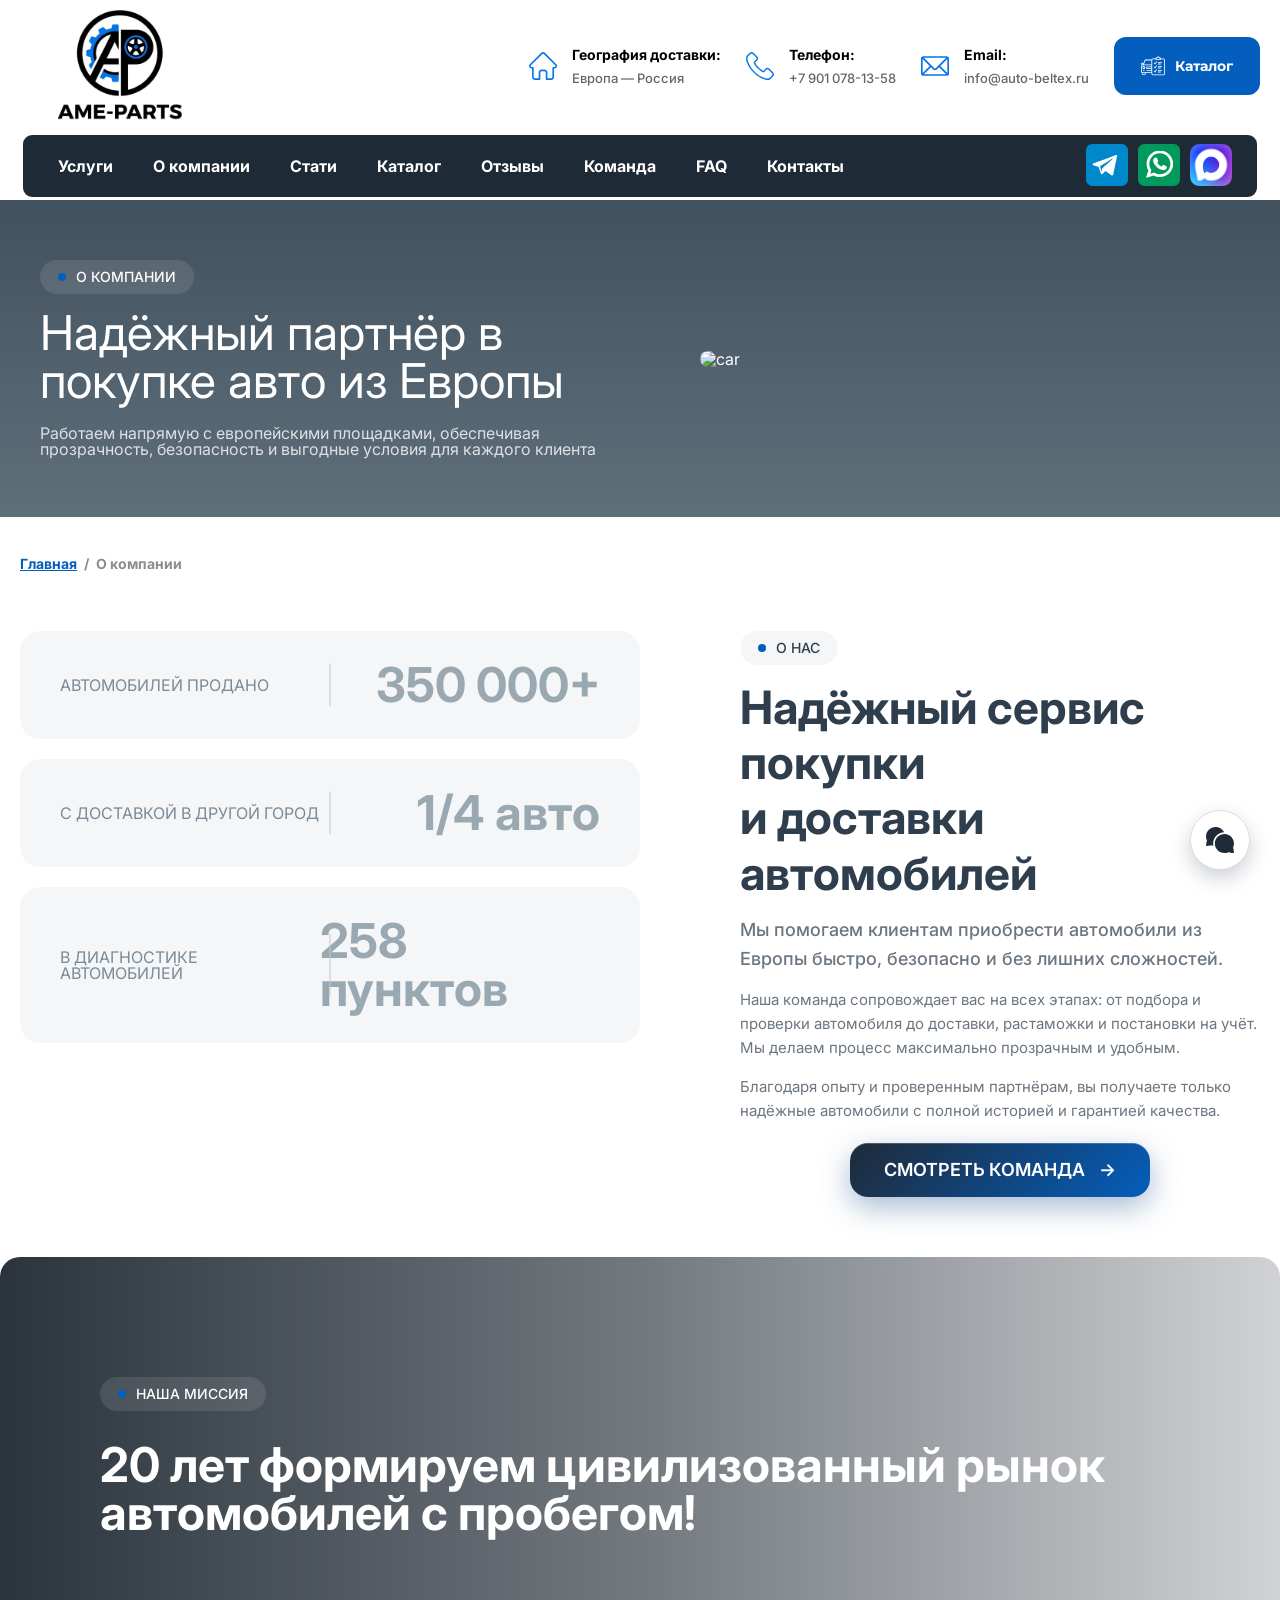
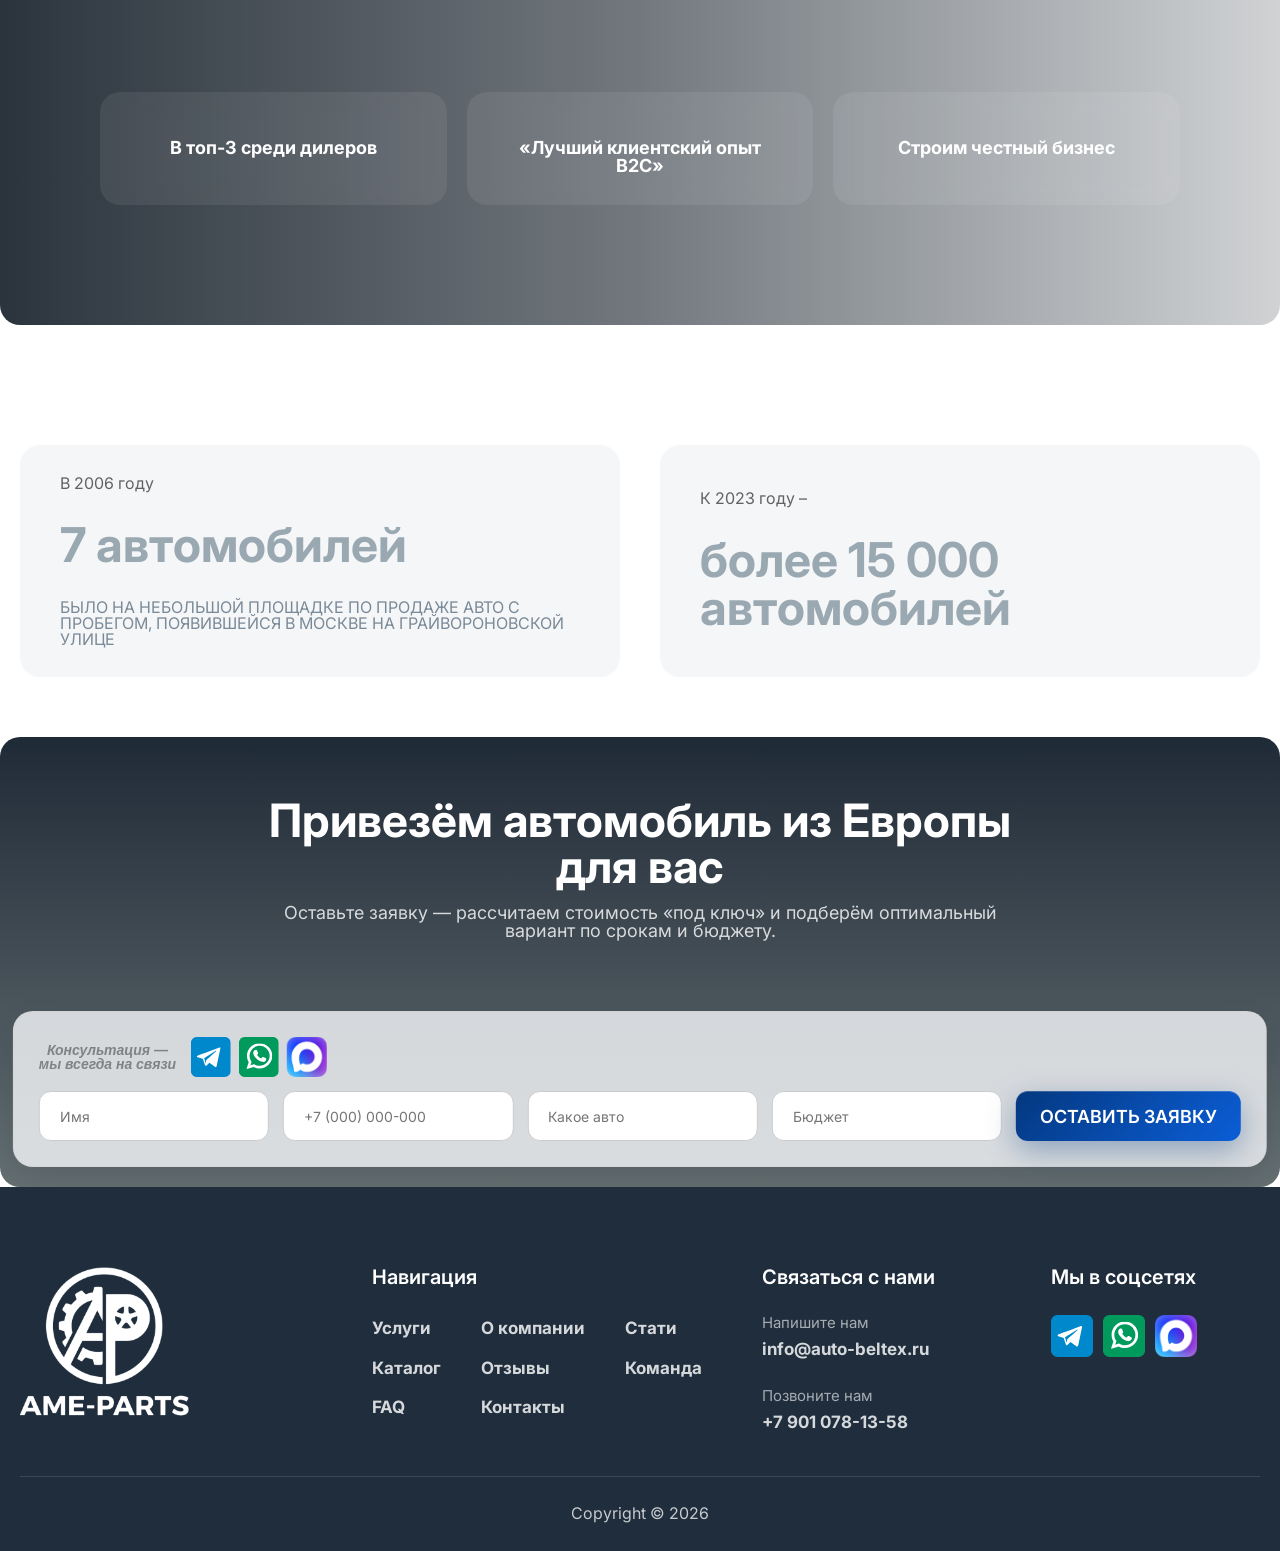
==== commit 117b927d: "new" ====
--- a/about.html
+++ b/about.html
@@ -293,12 +293,29 @@
             Оставьте заявку — рассчитаем стоимость «под ключ» и подберём
             оптимальный вариант по срокам и бюджету.
           </p>
-          <a href="/" class="btn-premium">
-            <span>СМОТРЕТЬ КАТАЛОГ</span>
-            <i class="btn-icon"> → </i>
-          </a>
-        </div>
-
+          
+        </div>
+        <div class="onfooter-form">
+              <div class="cta-socials">
+                <p>
+                  Консультация — <br />
+                  мы всегда на связи
+                </p>
+                <div>
+                  <img src="/assests/img/telegram.svg" alt="" />
+                  <img src="/assests/img/whatsapp.svg" alt="" />
+                  <img src="/assests/img/maxmessencer.png" alt="" />
+                </div>
+              </div>
+              <form class="cta-form">
+                <input type="text" placeholder="Имя" />
+                <input type="num" placeholder="+7 (000) 000-000" />
+                <input type="text" placeholder="Какое авто" />
+                <input type="text" placeholder="Бюджет" />
+
+                <button class="btn-premium">Оставить заявку</button>
+              </form>
+            </div>
         <!-- left car -->
         <img
           src="https://templatekit.selaraswp.com/rental/wp-content/uploads/sites/44/2025/10/cta-car-3.png"
--- a/assests/css/style.css
+++ b/assests/css/style.css
@@ -1245,7 +1245,7 @@
   text-align: center;
   overflow: hidden;
   border-radius: var(--br);
-  height: 100%;
+  height: 450px;
 }
 
 /* CONTENT */
@@ -3843,4 +3843,295 @@
   .modal-image::after {
     background: linear-gradient(180deg, transparent, #0f2233);
   }
+}
+@media (max-width: 992px) {
+  .onfooter-form {
+    padding: 25px 10px;
+  }
+  .cta-form button {
+    padding: 14px 8px;
+    border-radius: 12px;
+    border: none;
+    background: linear-gradient(135deg, #04387f, #0b5ed7);
+    color: #fff;
+    font-weight: 600;
+    cursor: pointer;
+    transition: 0.3s;
+    font-size: 16px;
+  }
+}
+@media (max-width: 768px) {
+  .cta-form {
+    display: flex;
+    gap: 14px;
+    flex-direction: column;
+  }
+  .cta-form input {
+    flex: inherit;
+    height: 41px !important;
+    border-radius: var(--br-2);
+    border: none;
+    background: #fff;
+    font-size: 14px;
+    border: 1px solid #ccc;
+  }
+}
+.cta-socials {
+  display: flex;
+  gap: 15px;
+  align-items: center;
+}
+.cta-socials div {
+  display: flex;
+  gap: 8px;
+  align-items: center;
+}
+.cta-socials p {
+  font-size: 14px;
+  opacity: 0.4;
+  font-style: italic;
+  font-weight: 600;
+}
+.cta-socials img {
+  width: 40px;
+  height: 40px;
+}
+.onfooter-form {
+  border: 1px solid #cccccc6b;
+  position: absolute;
+  left: 50%;
+  bottom: 20px;
+  transform: translateX(-50%);
+
+  width: 98%;
+  flex-direction: column;
+  display: flex;
+  gap: 14px;
+
+  padding: 25px;
+
+  border-radius: var(--br);
+
+  background: #f4f6f8d1;
+
+  box-shadow: 0 20px 40px rgba(0, 0, 0, 0.1);
+
+  z-index: 5;
+}
+/* FORM */
+.cta-form {
+  display: flex;
+  gap: 14px;
+}
+
+
+.cta-form input {
+  flex: 1;
+  border-radius: var(--br-2);
+  border: none;
+  background: #fff;
+  font-size: 14px;
+  border: 1px solid #ccc;
+}
+
+.cta-form button {
+  padding: 14px 24px;
+  border-radius: 12px;
+  border: none;
+
+  background: linear-gradient(135deg, #04387f, #0b5ed7);
+  color: #fff;
+
+  font-weight: 600;
+  cursor: pointer;
+  transition: 0.3s;
+  margin-top: 0;
+}
+
+.cta-form button:hover {
+  transform: translateY(-2px);
+}
+
+button {
+  align-items: center;
+  color: rgb(var(--color_white));
+  display: flex;
+  flex-wrap: wrap;
+  justify-content: center;
+  text-align: center;
+}
+
+button:hover {
+  background: rgb(var(--color_hover_red));
+  border: 1px solid rgb(var(--color_red));
+}
+
+input {
+  background: rgb(var(--color_white));
+  border: 1px solid rgb(var(--color_light_gray));
+  border-radius: 10px;
+  color: rgb(var(--color_dark));
+  font-size: 14px;
+  font-style: normal;
+  font-weight: 400;
+  height: 50px !important;
+  line-height: 24px;
+  padding: 0 20px;
+  transition: border-color 0.3s;
+  width: 100%;
+}
+
+input:hover {
+  border: 1px solid rgb(var(--color_dark));
+}
+
+input::-moz-placeholder {
+  color: rgb(var(--color_gray));
+}
+
+input::-webkit-inner-spin-button,
+input::-webkit-outer-spin-button {
+  -webkit-appearance: none;
+}
+
+input:-moz-placeholder-shown {
+  padding-top: 0 !important;
+}
+
+input:placeholder-shown {
+  padding-top: 0 !important;
+}
+
+.input:not(:-moz-placeholder-shown),
+.ms-search input:not(:-moz-placeholder-shown),
+input:not(:-moz-placeholder-shown) {
+  background-color: rgb(var(--color_tabs_bck));
+  border: 1px solid rgb(var(--color_dark));
+}
+
+input:not(:placeholder-shown) {
+  background-color: rgb(var(--color_tabs_bck));
+  border: 1px solid rgb(var(--color_dark));
+}
+
+.input:not(:-moz-placeholder-shown) + .float-placeholder + .input-clear,
+.ms-search
+  input:not(:-moz-placeholder-shown)
+  + .float-placeholder
+  + .input-clear,
+input:not(:-moz-placeholder-shown) + .float-placeholder + .input-clear {
+  z-index: 1;
+}
+
+.input-gradient:not(:-moz-placeholder-shown),
+.ms-search input-gradient:not(:-moz-placeholder-shown),
+input-gradient:not(:-moz-placeholder-shown) {
+  background: linear-gradient(
+    180deg,
+    rgba(var(--color_white), 0.1) 0,
+    rgba(var(--color_white), 0.3) 100%
+  );
+  border: 1px solid rgba(var(--color_white), 0.4);
+}
+
+.select-style select:has(option:checked) + .ms-parent .ms-choice {
+  background-color: rgb(var(--color_tabs_bck));
+  border: 1px solid rgb(var(--color_dark));
+  color: rgb(var(--color_dark));
+}
+
+.select-style select:has(option:checked) + .ms-parent .ms-choice span {
+  height: 30px;
+  margin-top: 19px;
+}
+
+.select-style select:has(option:checked) + .ms-parent .float-placeholder {
+  display: block;
+}
+
+.select-style select:has(option:checked) + .ms-parent + .input-clear {
+  z-index: 3;
+}
+
+.select-style-marks-models select:has(option:checked) + .ms-parent .ms-choice {
+  background-color: rgb(var(--color_tabs_bck));
+  border: 1px solid rgb(var(--color_dark));
+  color: rgb(var(--color_dark));
+}
+
+.select-style-accordion select:has(option:checked) + .ms-parent .ms-choice {
+  background-color: rgb(var(--color_tabs_bck));
+  border: 1px solid rgb(var(--color_dark));
+  color: rgb(var(--color_dark));
+}
+
+.select-style-single
+  select:has(option:checked)
+  + .ms-parent
+  .float-placeholder {
+  display: block;
+}
+
+.select-style-single
+  select:has(option:checked:not([value=""]))
+  + .ms-parent
+  .ms-choice {
+  background-color: rgb(var(--color_tabs_bck));
+  border: 1px solid rgb(var(--color_dark));
+}
+
+.select-style-single.no-border
+  select:has(option:checked)
+  + .ms-parent
+  .ms-choice {
+  background-color: transparent;
+  border: 1px solid transparent;
+}
+
+.select-style-single.no-border
+  select:has(option:checked)
+  + .ms-parent-open
+  .ms-choice {
+  border: 1px solid rgb(var(--color_dark));
+  border-radius: 10px 10px 0 0;
+}
+
+.select-style-single.dark select:has(option:checked) + .ms-parent .ms-choice {
+  background: linear-gradient(
+    180deg,
+    rgba(var(--color_white), 0.1) 0,
+    rgba(var(--color_white), 0.3) 100%
+  );
+  border: 1px solid rgba(var(--color_white), 0.4);
+  color: rgb(var(--color_white));
+}
+
+.select-style-single.dark
+  select:has(option:checked)
+  + .ms-parent-open
+  .ms-choice {
+  border: 1px solid rgb(var(--color_white));
+  border-radius: 10px 10px 0 0;
+}
+
+::-webkit-scrollbar {
+  width: 0;
+}
+
+.content-format ul li ol li::marker {
+  color: rgb(var(--color_red));
+}
+
+.content-format ol li::marker {
+  color: rgb(var(--color_red));
+}
+
+.form__input--mobile-preview
+  input[name="mobile_preview_mark"]:not(:-moz-placeholder-shown) {
+  border: 1px solid rgb(var(--color_dark));
+}
+
+.form__input--mobile-preview
+  input[name="mobile_preview_model"]:not(:-moz-placeholder-shown) {
+  border: 1px solid rgb(var(--color_dark));
 }
